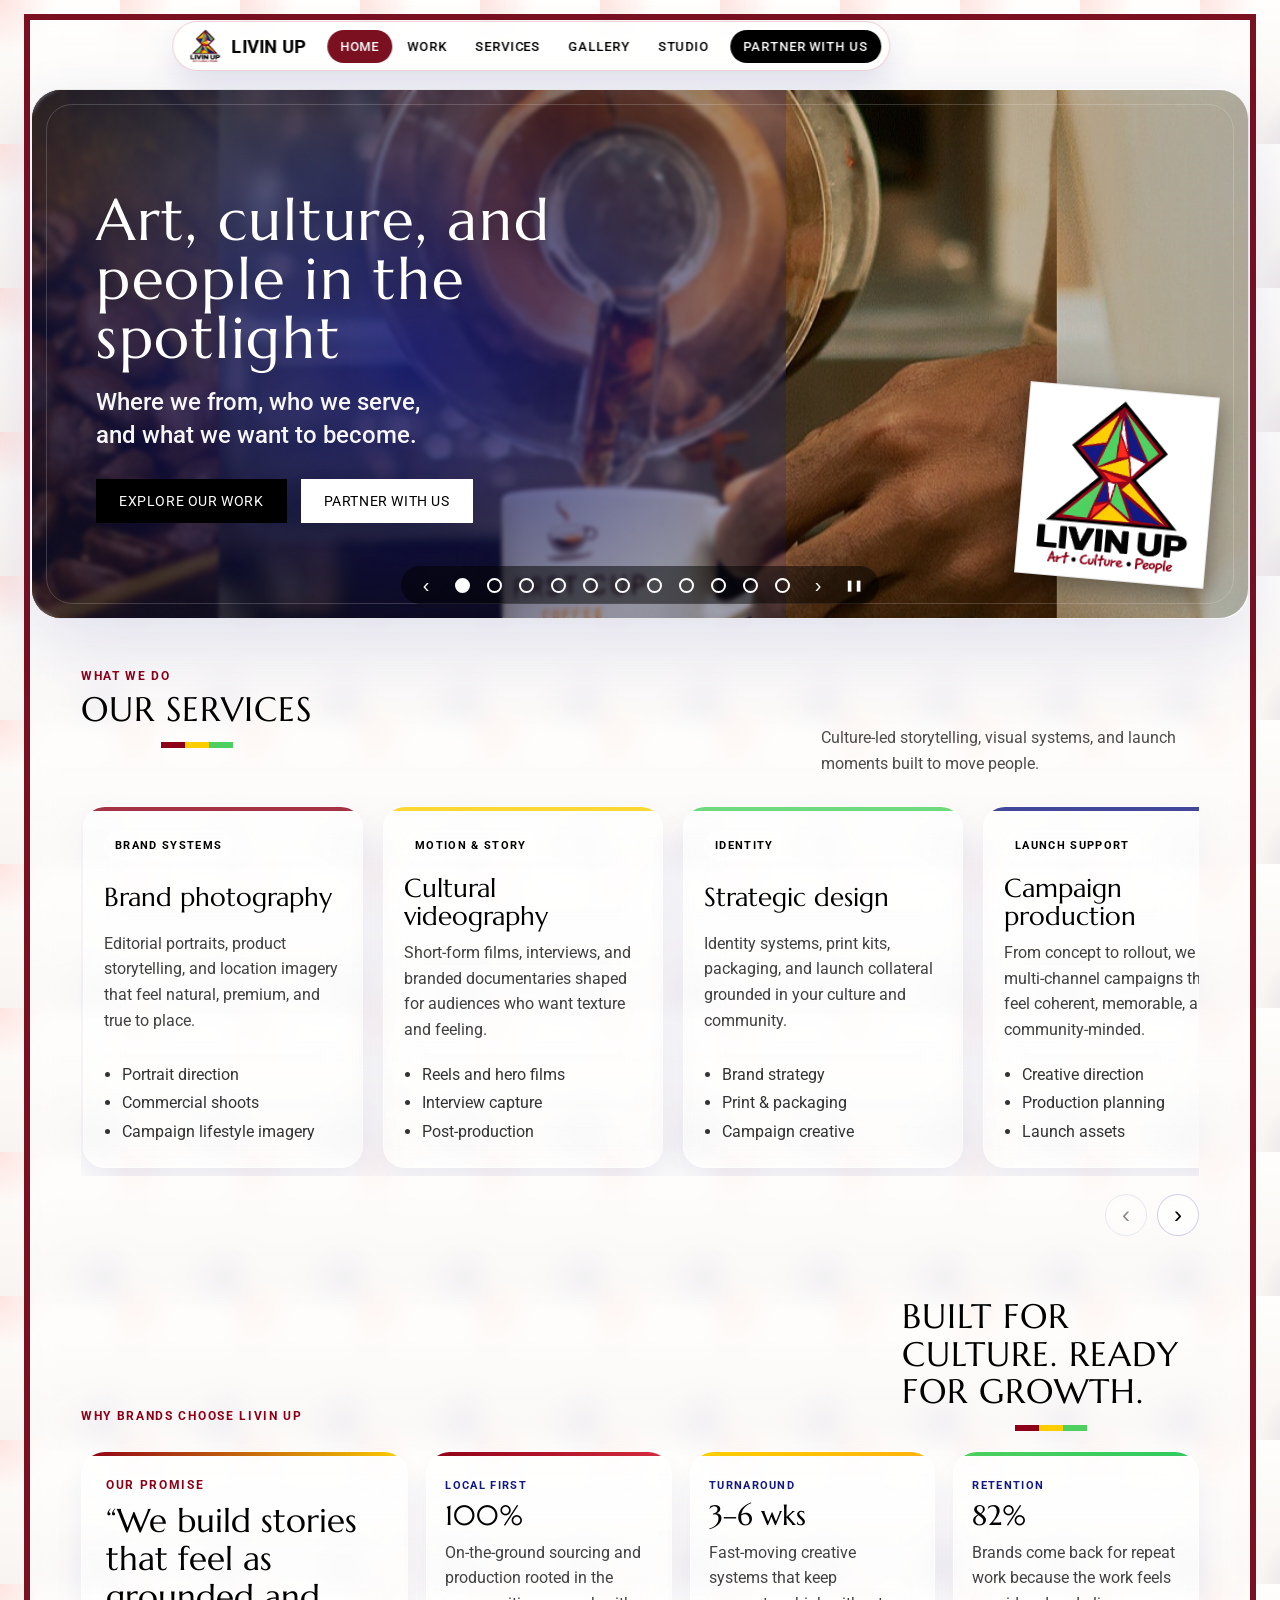
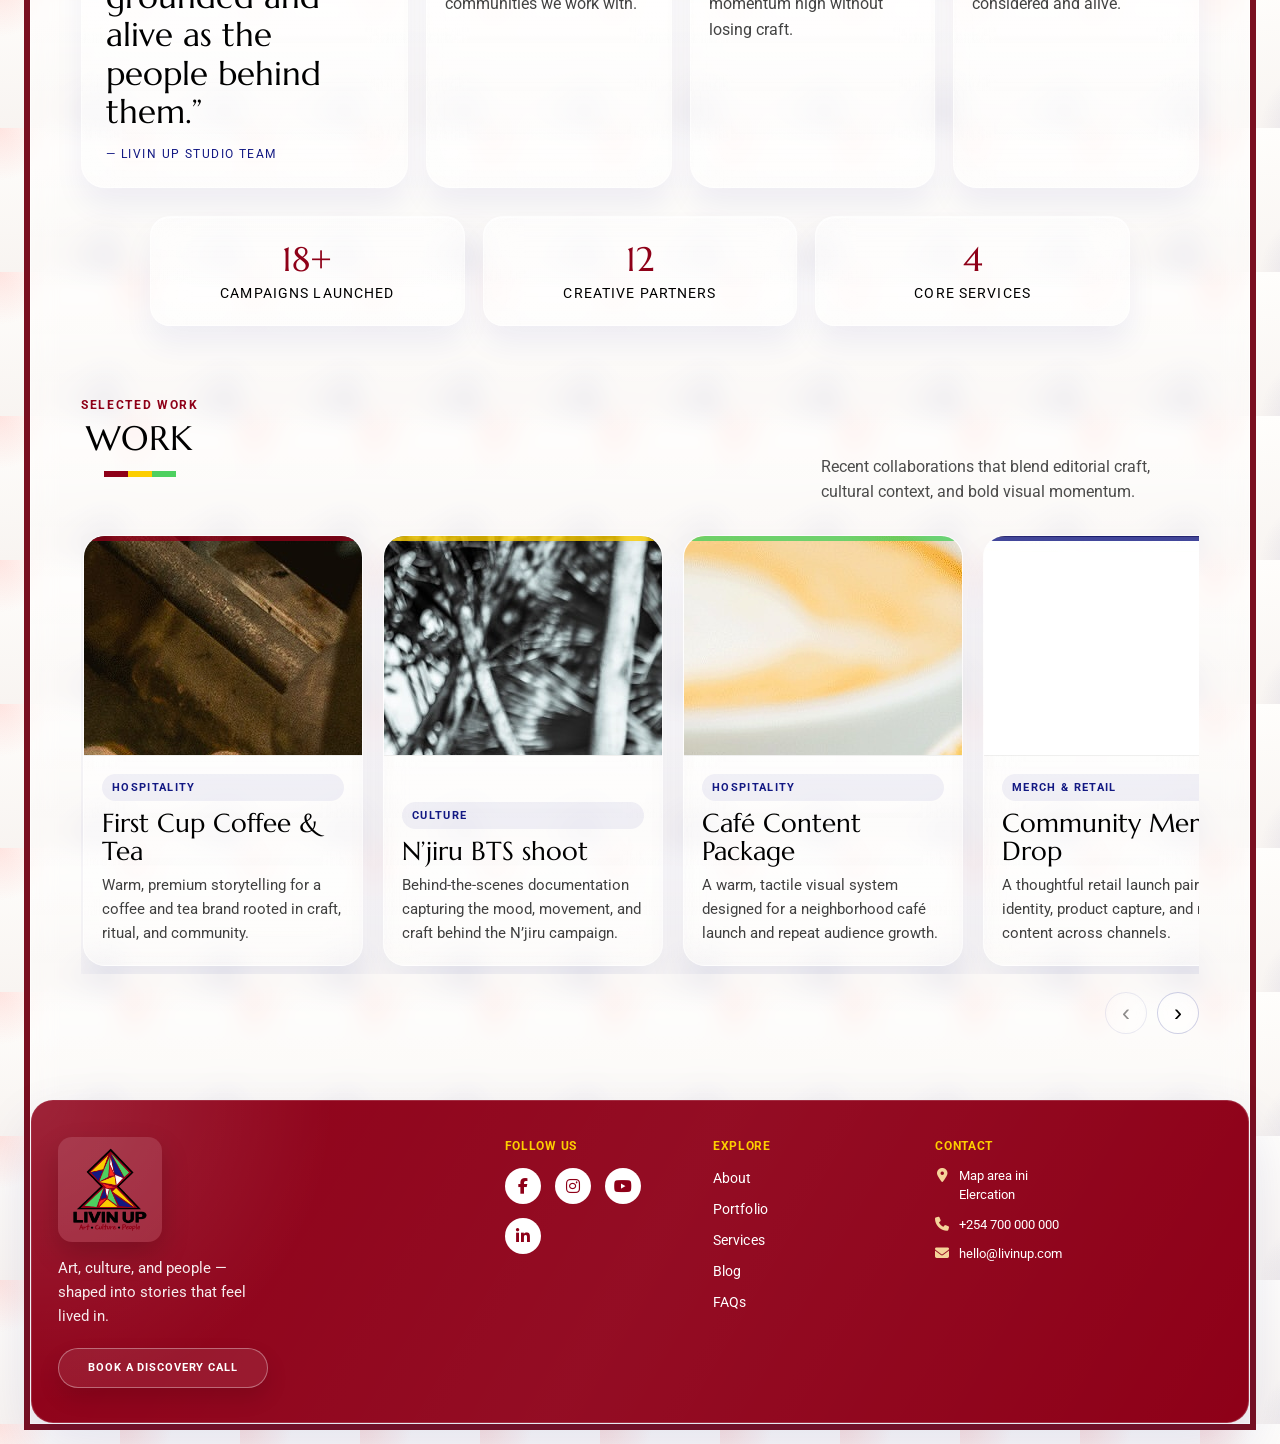
==== index.html @ 5386fc88 "Initial portfolio site import" ====
<!DOCTYPE html>
<html lang="en">
<head>
  <meta charset="utf-8">
  <meta name="viewport" content="width=device-width, initial-scale=1, viewport-fit=cover">
  <title>Livin Up | Art, Culture, People</title>
  <link href="https://fonts.googleapis.com/css2?family=Marcellus&family=Roboto:wght@400;500;700&display=swap" rel="stylesheet">
  <link rel="stylesheet" href="https://cdnjs.cloudflare.com/ajax/libs/font-awesome/6.5.2/css/all.min.css" crossorigin="anonymous" referrerpolicy="no-referrer" />
  <link rel="stylesheet" href="styles.css">
</head>
<body data-page="home">
  <div class="frame">
    <!-- SITE HEADER / NAVIGATION -->
    <header class="fnav" id="fnav">
      <a class="fb" href="index.html" aria-label="Livin Up home"><img data-markimg alt=""><b>LIVIN UP</b></a>
      <button class="burger" id="bg" type="button" aria-expanded="false" aria-controls="fl">Menu</button>
      <nav id="fl" aria-label="Main">
        <a href="index.html">Home</a>
        <a href="work.html">Work</a>
        <a href="services.html">Services</a>
        <a href="gallery.html">Gallery</a>
        <a href="studio.html">Studio</a>
        <a class="cta" href="contact.html">Partner with us</a>
      </nav>
    </header>

    <!-- PAGE MAIN CONTENT -->
    <main class="main" id="top">
      <!-- HERO SECTION -->
      <div class="hero" id="home-hero" aria-label="Hero section">
        <div class="slides">
          <div class="slide on">
            <div class="ph a" role="img" aria-label="First Cup Coffee & Tea hero image one">
              <img src="img/firstcup/Coffee%20is%20more%20than%20a%20drink,%20its%20a%20language%20of%20flavour.%20Each%20roast%20speaks%20with%20its%20unique%20aroma,%20(1).jpg" alt="First Cup Coffee & Tea hero image one">
            </div>
          </div>
          <div class="slide">
            <div class="ph c" role="img" aria-label="First Cup Coffee & Tea hero image two">
              <img src="img/firstcup/Coffee%20is%20more%20than%20a%20drink,%20its%20a%20language%20of%20flavour.%20Each%20roast%20speaks%20with%20its%20unique%20aroma,%20(2).jpg" alt="First Cup Coffee & Tea hero image two">
            </div>
          </div>
          <div class="slide">
            <div class="ph e" role="img" aria-label="First Cup Coffee & Tea hero image three">
              <img src="img/firstcup/Coffee%20is%20more%20than%20a%20drink,%20its%20a%20language%20of%20flavour.%20Each%20roast%20speaks%20with%20its%20unique%20aroma,%20(3).jpg" alt="First Cup Coffee & Tea hero image three">
            </div>
          </div>
          <div class="slide">
            <div class="ph f" role="img" aria-label="First Cup Coffee & Tea hero image four">
              <img src="img/firstcup/Coffee%20is%20more%20than%20a%20drink,%20its%20a%20language%20of%20flavour.%20Each%20roast%20speaks%20with%20its%20unique%20aroma,%20(4).jpg" alt="First Cup Coffee & Tea hero image four">
            </div>
          </div>
          <div class="slide">
            <div class="ph a" role="img" aria-label="First Cup Coffee & Tea hero image five">
              <img src="img/firstcup/Coffee%20is%20more%20than%20a%20drink,%20its%20a%20language%20of%20flavour.%20Each%20roast%20speaks%20with%20its%20unique%20aroma,.jpg" alt="First Cup Coffee & Tea hero image five">
            </div>
          </div>
          <div class="slide">
            <div class="ph c" role="img" aria-label="Njiru BTS hero image one">
              <img src="img/Njiru/BTS%20moments%20from%20my%20perspective%20during%20the%20recce.I%20got%20to%20document%20the%20process%20and%20moments%20that%20%20(1).jpg" alt="Njiru BTS hero image one">
            </div>
          </div>
          <div class="slide">
            <div class="ph e" role="img" aria-label="Njiru BTS hero image two">
              <img src="img/Njiru/BTS%20moments%20from%20my%20perspective%20during%20the%20recce.I%20got%20to%20document%20the%20process%20and%20moments%20that%20%20(2).jpg" alt="Njiru BTS hero image two">
            </div>
          </div>
          <div class="slide">
            <div class="ph f" role="img" aria-label="Njiru BTS hero image three">
              <img src="img/Njiru/BTS%20moments%20from%20my%20perspective%20during%20the%20recce.I%20got%20to%20document%20the%20process%20and%20moments%20that%20%20(3).jpg" alt="Njiru BTS hero image three">
            </div>
          </div>
          <div class="slide">
            <div class="ph a" role="img" aria-label="Njiru BTS hero image four">
              <img src="img/Njiru/BTS%20moments%20from%20my%20perspective%20during%20the%20recce.I%20got%20to%20document%20the%20process%20and%20moments%20that%20%20(4).jpg" alt="Njiru BTS hero image four">
            </div>
          </div>
          <div class="slide">
            <div class="ph c" role="img" aria-label="Njiru BTS hero image five">
              <img src="img/Njiru/BTS%20moments%20from%20my%20perspective%20during%20the%20recce.I%20got%20to%20document%20the%20process%20and%20moments%20that%20%20(5).jpg" alt="Njiru BTS hero image five">
            </div>
          </div>
          <div class="slide">
            <div class="ph e" role="img" aria-label="Njiru BTS hero image six">
              <img src="img/Njiru/BTS%20moments%20from%20my%20perspective%20during%20the%20recce.I%20got%20to%20document%20the%20process%20and%20moments%20that%20.jpg" alt="Njiru BTS hero image six">
            </div>
          </div>
        </div>
        <div class="ctl" role="group" aria-label="Hero slideshow">
          <button type="button" data-p aria-label="Previous slide">&#8249;</button>
          <span class="dots"></span>
          <button type="button" data-n aria-label="Next slide">&#8250;</button>
          <button type="button" class="pz" aria-label="Pause slideshow">&#10074;&#10074;</button>
        </div>
        <div class="copy">
          <h1>Art, culture, and people in the spotlight</h1>
          <p>Where we from, who we serve, and what we want to become.</p>
          <div class="btns"><a class="btn" href="work.html">Explore our work</a><a class="btn w" href="contact.html">Partner with us</a></div>
        </div>
        <div class="card-logo" aria-hidden="true"><img data-logo alt=""></div>
      </div>

      <!-- SERVICES OVERVIEW -->
      <section id="home-services" class="services-showcase">
        <div class="services-intro">
          <div>
            <span class="eyebrow">What we do</span>
            <h2>Our services</h2>
          </div>
          <p>Culture-led storytelling, visual systems, and launch moments built to move people.</p>
        </div>

        <div class="svc-carousel" data-services-carousel>
          <div class="svc-track">
            <article class="svc-card svc-red">
              <span class="service-tag">Brand systems</span>
              <h3>Brand photography</h3>
              <p>Editorial portraits, product storytelling, and location imagery that feel natural, premium, and true to place.</p>
              <ul>
                <li>Portrait direction</li>
                <li>Commercial shoots</li>
                <li>Campaign lifestyle imagery</li>
              </ul>
            </article>

            <article class="svc-card svc-yellow">
              <span class="service-tag">Motion & story</span>
              <h3>Cultural videography</h3>
              <p>Short-form films, interviews, and branded documentaries shaped for audiences who want texture and feeling.</p>
              <ul>
                <li>Reels and hero films</li>
                <li>Interview capture</li>
                <li>Post-production</li>
              </ul>
            </article>

            <article class="svc-card svc-green">
              <span class="service-tag">Identity</span>
              <h3>Strategic design</h3>
              <p>Identity systems, print kits, packaging, and launch collateral grounded in your culture and community.</p>
              <ul>
                <li>Brand strategy</li>
                <li>Print & packaging</li>
                <li>Campaign creative</li>
              </ul>
            </article>

            <article class="svc-card svc-navy">
              <span class="service-tag">Launch support</span>
              <h3>Campaign production</h3>
              <p>From concept to rollout, we shape multi-channel campaigns that feel coherent, memorable, and community-minded.</p>
              <ul>
                <li>Creative direction</li>
                <li>Production planning</li>
                <li>Launch assets</li>
              </ul>
            </article>

            <article class="svc-card svc-red">
              <span class="service-tag">Social systems</span>
              <h3>Content ecosystems</h3>
              <p>Monthly visual calendars, social templates, and repeatable content systems that keep your audience engaged.</p>
              <ul>
                <li>Content planning</li>
                <li>Template systems</li>
                <li>Performance-ready edits</li>
              </ul>
            </article>

            <article class="svc-card svc-yellow">
              <span class="service-tag">Live moments</span>
              <h3>Brand activations</h3>
              <p>Events, pop-ups, and in-person brand experiences designed to be immersive, human, and shareable.</p>
              <ul>
                <li>Event creative</li>
                <li>Experience design</li>
                <li>Capture coverage</li>
              </ul>
            </article>
          </div>
        </div>

        <div class="svc-controls" aria-label="Services carousel controls">
          <button type="button" class="svc-prev" aria-label="Previous services">&#8249;</button>
          <button type="button" class="svc-next" aria-label="Next services">&#8250;</button>
        </div>
      </section>

      <!-- BRAND REASONS / STATS -->
      <section id="home-proof" class="proof-section">
        <div class="proof-header">
          <span class="eyebrow">Why brands choose Livin Up</span>
          <h2>Built for culture. Ready for growth.</h2>
        </div>

        <div class="proof-grid">
          <article class="proof-feature">
            <span class="proof-kicker">Our promise</span>
            <blockquote>“We build stories that feel as grounded and alive as the people behind them.”</blockquote>
            <small>— Livin Up studio team</small>
          </article>

          <article class="proof-card proof-card-red">
            <span class="proof-label">Local first</span>
            <strong>100%</strong>
            <p>On-the-ground sourcing and production rooted in the communities we work with.</p>
          </article>

          <article class="proof-card proof-card-gold">
            <span class="proof-label">Turnaround</span>
            <strong>3–6 wks</strong>
            <p>Fast-moving creative systems that keep momentum high without losing craft.</p>
          </article>

          <article class="proof-card proof-card-green">
            <span class="proof-label">Retention</span>
            <strong>82%</strong>
            <p>Brands come back for repeat work because the work feels considered and alive.</p>
          </article>
        </div>

        <div class="stats-row">
          <div class="stat-box"><strong>18+</strong><span>campaigns launched</span></div>
          <div class="stat-box"><strong>12</strong><span>creative partners</span></div>
          <div class="stat-box"><strong>4</strong><span>core services</span></div>
        </div>
      </section>

      <!-- FEATURED WORK -->
      <section id="home-work" class="work-showcase">
        <div class="services-intro work-intro">
          <div>
            <span class="eyebrow">Selected work</span>
            <h2>Work</h2>
          </div>
          <p>Recent collaborations that blend editorial craft, cultural context, and bold visual momentum.</p>
        </div>

        <div class="work-carousel" data-work-carousel>
          <div class="work-track" id="home-work-track"></div>
        </div>

        <div class="svc-controls work-controls" aria-label="Work carousel controls">
          <button type="button" class="work-prev" aria-label="Previous work">&#8249;</button>
          <button type="button" class="work-next" aria-label="Next work">&#8250;</button>
        </div>
      </section>
    </main>

    <!-- SITE FOOTER -->
    <footer id="site-footer">
      <div class="footer-brand">
        <img class="footer-brand-mark" src="img/livingup_logo.png" alt="Livin Up logo">
        <p class="brand-line">Art, culture, and people — shaped into stories that feel lived in.</p>
        <a class="footer-cta" href="contact.html">Book a discovery call</a>
      </div>

      <div class="footer-grid">
        <div class="footer-meta">
          <h4>Follow us</h4>
          <div class="soc">
            <a href="https://www.facebook.com" target="_blank" rel="noreferrer" aria-label="Facebook"><i class="fa-brands fa-facebook-f" aria-hidden="true"></i></a>
            <a href="https://www.instagram.com/livinupke/" target="_blank" rel="noreferrer" aria-label="Instagram"><i class="fa-brands fa-instagram" aria-hidden="true"></i></a>
            <a href="https://www.youtube.com" target="_blank" rel="noreferrer" aria-label="YouTube"><i class="fa-brands fa-youtube" aria-hidden="true"></i></a>
            <a href="https://www.linkedin.com" target="_blank" rel="noreferrer" aria-label="LinkedIn"><i class="fa-brands fa-linkedin-in" aria-hidden="true"></i></a>
          </div>
        </div>

        <div class="footer-meta">
          <h4>Explore</h4>
          <nav class="footer-links" aria-label="Footer navigation">
            <a href="index.html">About</a>
            <a href="work.html">Portfolio</a>
            <a href="services.html">Services</a>
            <a href="studio.html">Blog</a>
            <a href="contact.html">FAQs</a>
          </nav>
        </div>
      </div>

      <div class="footer-contact">
        <h4>Contact</h4>
        <div class="contact-item"><i class="fa-solid fa-location-dot" aria-hidden="true"></i><a href="https://maps.google.com" target="_blank" rel="noreferrer">Map area ini<br>Elercation</a></div>
        <div class="contact-item"><i class="fa-solid fa-phone" aria-hidden="true"></i><a href="tel:+254700000000">+254 700 000 000</a></div>
        <div class="contact-item"><i class="fa-solid fa-envelope" aria-hidden="true"></i><a href="mailto:hello@livinup.com">hello@livinup.com</a></div>
      </div>
    </footer>
  </div>
  <script src="script.js"></script>
</body>
</html>
---- styles.css ----
/* DESIGN TOKENS / GLOBAL SETTINGS */
:root{--bg:#FCFCFC;--ink:#000000;--soft:#f2f2f2;--red:#8E0018;--cta:#FC2A1C;--yel:#FCCE00;--grn:#4DD05F;--pur:#131983;--blu:#131983;--navy:#131983;--clay:#a98b74;--serif:"Marcellus","Cinzel",Georgia,serif;--sans:"Roboto",Arial,sans-serif;box-sizing:border-box;padding-top:env(safe-area-inset-top,0px);padding-bottom:env(safe-area-inset-bottom,0px)}
@media (prefers-color-scheme:dark){:root:not([data-theme="light"]){--bg:#131983;--ink:#FCFCFC;--soft:#1c1c1c}}
:root[data-theme="dark"]{--bg:#131983;--ink:#FCFCFC;--soft:#1c1c1c}
html{scroll-padding-top:env(safe-area-inset-top,0px);scroll-behavior:smooth}
*{box-sizing:border-box}
body{margin:0;font-family:var(--sans);color:var(--ink);background:radial-gradient(circle at top left, rgba(252,42,28,0.12), transparent 28%), radial-gradient(circle at bottom right, rgba(19,25,131,0.12), transparent 32%), linear-gradient(180deg, #fffefc 0%, #f8f4f1 100%);background-size:120px 144px;padding:clamp(10px,1.8vw,20px)}
.frame{background:linear-gradient(180deg, rgba(255,255,255,0.52), rgba(255,255,255,0.28));backdrop-filter:blur(12px);-webkit-backdrop-filter:blur(12px);max-width:1180px;margin:0 auto;display:grid;grid-template-columns:150px 1fr;box-shadow:0 0 0 6px var(--red), 0 24px 70px rgba(19,25,131,0.08);border:1px solid rgba(255,255,255,0.7)}

/* LAYOUT / MAIN STRUCTURE */
a{color:inherit}
:focus-visible{outline:3px solid var(--blu);outline-offset:3px}
.side{padding:22px 10px;text-align:center;position:sticky;top:0;align-self:start;background:var(--bg);z-index:3}
.brand{display:block;text-decoration:none;margin-bottom:28px}
.brand img{width:118px;height:auto;display:block;margin:0 auto;background:#fff}
.brand b{display:block;font:700 22px/1 var(--sans);letter-spacing:.5px;margin-top:4px}
.brand small{display:block;color:var(--red);font-size:9px;margin-top:3px}
.side nav{display:flex;flex-direction:column;gap:14px}
.side nav a{text-decoration:none;font-size:14px;letter-spacing:.8px;text-transform:uppercase;padding:2px 0;color:var(--ink)}
.side nav a:hover{color:var(--red)}
/* HOME PAGE HERO */
.hero{display:grid;grid-template-columns:1fr 1fr;min-height:530px;position:relative;overflow:hidden;border:1px solid rgba(255,255,255,.5);background:linear-gradient(135deg, rgba(19,25,131,0.24), rgba(32,20,24,0.18) 38%, rgba(255,255,255,0.08) 100%);box-shadow:0 28px 72px rgba(19,25,131,0.12), inset 0 1px 0 rgba(255,255,255,0.5);border-radius:30px}
.hero::before{content:"";position:absolute;inset:0;background:radial-gradient(circle at 18% 20%, rgba(255,255,255,0.18), transparent 24%), linear-gradient(90deg, rgba(20,15,18,0.62) 0%, rgba(20,15,18,0.32) 38%, rgba(20,15,18,0.08) 68%, rgba(20,15,18,0.14) 100%);pointer-events:none;z-index:1}
.hero::after{content:"";position:absolute;inset:14px;border:1px solid rgba(255,255,255,0.18);border-radius:26px;pointer-events:none;z-index:3}
.ph{position:relative;overflow:hidden;filter:saturate(1.08) contrast(1.08) brightness(.9)}
.ph.a{background:linear-gradient(180deg,#5d7799 0%,#a7a38f 55%,#5c6a35 100%)}
.ph.b{background:linear-gradient(160deg,#d8d0c6,#a98b74 60%,#6f5846)}
.ph img,.ph svg{position:absolute;inset:0;width:100%;height:100%;object-fit:cover;display:block;transform:scale(1.04)}
.hero .copy{position:absolute;inset:0;z-index:2;display:flex;flex-direction:column;align-items:flex-start;justify-content:center;text-align:left;color:#fff;padding:clamp(24px,5vw,70px) clamp(26px,5vw,78px);background:linear-gradient(90deg, rgba(17,12,10,.46) 0%, rgba(17,12,10,.18) 45%, rgba(17,12,10,0) 70%);backdrop-filter:blur(2px);-webkit-backdrop-filter:blur(2px);box-shadow:none;max-width:62%}
.hero h1{font:400 clamp(30px,4.6vw,60px)/1.02 var(--serif);text-transform:none;margin:0 0 18px;letter-spacing:.02em;text-shadow:0 4px 18px rgba(0,0,0,.28);max-width:11.5ch}
.hero p{font-size:clamp(17px,2vw,24px);line-height:1.35;margin:0 0 28px;max-width:24ch;color:rgba(255,255,255,.96);font-weight:500}
.btns{display:flex;gap:14px;flex-wrap:wrap;justify-content:flex-start}
.btn{display:inline-block;padding:13px 22px;font-size:14px;letter-spacing:.6px;text-transform:uppercase;text-decoration:none;border:1px solid var(--ink);background:var(--ink);color:var(--bg);cursor:pointer;font-family:var(--sans);transition:transform .2s ease,background-color .2s ease,border-color .2s ease,box-shadow .2s ease}
.btn.w{background:#fff;color:var(--ink);border-color:#fff;box-shadow:0 10px 22px rgba(0,0,0,.12)}
.btn:hover,.btn:focus-visible{background:var(--cta);border-color:var(--cta);color:#fff;transform:translateY(-1px);box-shadow:0 12px 24px rgba(252,42,28,.22)}
.card-logo{position:absolute;right:3%;bottom:7%;width:clamp(110px,17%,190px);background:#fff;padding:8px;transform:rotate(5deg);box-shadow:0 8px 24px rgba(0,0,0,.4);text-align:center;color:#17120e;border:1px solid rgba(23,18,14,.1);z-index:2}
.card-logo img{width:100%;height:auto;display:block}
.card-logo b{display:block;font:700 clamp(16px,2.3vw,26px)/1 var(--sans)}
.card-logo small{font-size:9px;color:var(--red)}
/* CONTENT SECTIONS */
section{padding:46px clamp(18px,4vw,50px) 14px}
h2{font:400 clamp(26px,3vw,34px)/1.1 var(--serif);text-transform:uppercase;text-align:center;margin:0 0 28px}
.services-showcase,.work-showcase{padding-top:46px}
.services-intro{display:flex;align-items:end;justify-content:space-between;gap:20px;margin-bottom:24px}
.eyebrow{display:inline-block;margin:0 0 8px;color:var(--red);font-size:12px;letter-spacing:.14em;text-transform:uppercase;font-weight:700}
.services-intro p{margin:0;max-width:42ch;color:rgba(0,0,0,.7);line-height:1.6}
.svc-carousel,.work-carousel{position:relative;overflow:hidden;padding:6px 2px 8px}
.svc-track,.work-track{display:grid;grid-auto-flow:column;grid-auto-columns:minmax(280px,1fr);gap:20px;transition:transform .7s cubic-bezier(.22,1,.36,1), opacity .5s ease;will-change:transform}
.svc-card,.work-card{position:relative;min-height:310px;padding:24px 20px 20px;border:1px solid rgba(255,255,255,.5);background:linear-gradient(180deg, rgba(255,255,255,.56), rgba(255,255,255,.18));backdrop-filter:blur(18px);-webkit-backdrop-filter:blur(18px);box-shadow:0 22px 38px rgba(19,25,131,.08), inset 0 1px 0 rgba(255,255,255,.7);border-radius:22px;display:flex;flex-direction:column;justify-content:space-between;overflow:hidden;animation:cinematicSlide .75s ease both;transition:transform .25s ease, box-shadow .25s ease, border-color .25s ease;text-decoration:none}
.svc-card:hover,.work-card:hover{transform:translateY(-6px);box-shadow:0 26px 48px rgba(19,25,131,.12);border-color:rgba(255,255,255,.75)}
.svc-card::before,.work-card::before{content:"";position:absolute;inset:0 auto auto 0;width:100%;height:4px;background:var(--red);opacity:.8}
.svc-card.svc-yellow::before,.work-card:nth-child(2n)::before{background:var(--yel)}
.svc-card.svc-green::before,.work-card:nth-child(3n)::before{background:var(--grn)}
.svc-card.svc-navy::before,.work-card:nth-child(4n)::before{background:var(--navy)}
.service-tag{display:inline-block;align-self:flex-start;padding:7px 10px;border-radius:999px;background:rgba(255,255,255,.4);border:1px solid rgba(255,255,255,.45);font-size:11px;letter-spacing:.12em;text-transform:uppercase;font-weight:700;color:var(--ink)}
.svc-card h3,.work-copy h3{margin:14px 0 10px;font:400 clamp(24px,2vw,30px)/1.1 var(--serif)}
.svc-card p,.work-copy p{margin:0;color:rgba(0,0,0,.75);line-height:1.6}
.svc-card ul{margin:18px 0 0;padding-left:18px;color:rgba(0,0,0,.8);line-height:1.8}
.svc-controls{display:flex;justify-content:flex-end;gap:10px;margin-top:18px}
.svc-controls button{width:42px;height:42px;border-radius:50%;border:1px solid rgba(19,25,131,.2);background:rgba(255,255,255,.45);backdrop-filter:blur(20px);-webkit-backdrop-filter:blur(20px);color:var(--ink);cursor:pointer;font-size:24px;line-height:1;transition:transform .2s ease,background .2s ease}
.svc-controls button:hover,.svc-controls button:focus-visible{background:var(--red);color:#fff;transform:translateY(-1px)}
.svc-controls button:disabled{opacity:.45;cursor:not-allowed;transform:none}
@keyframes cinematicSlide{0%{opacity:0;transform:translate3d(18px,16px,0) scale(.98)}100%{opacity:1;transform:translate3d(0,0,0) scale(1)}}

.work-showcase{padding-top:58px}
.work-card{min-height:380px;padding:0;overflow:hidden;background:linear-gradient(180deg, rgba(255,255,255,.54), rgba(255,255,255,.18));}
.work-card::before{height:5px}
.work-visual{height:220px;overflow:hidden;border-bottom:1px solid rgba(0,0,0,.06)}
.work-visual svg{display:block;width:100%;height:100%}
.work-copy{padding:18px 18px 20px;display:flex;flex-direction:column;gap:8px}
.work-copy span{display:inline-block;padding:7px 10px;border-radius:999px;background:rgba(19,25,131,.06);color:var(--navy);font-size:11px;letter-spacing:.12em;text-transform:uppercase;font-weight:700}
.work-copy h3{margin:0;font-size:clamp(22px,2vw,28px)}
.work-copy p{font-size:15px}
.cases{display:grid;grid-template-columns:repeat(4,1fr);gap:18px}
.cases a{text-decoration:none;display:block;padding:10px;border:1px solid rgba(255,255,255,.52);background:linear-gradient(180deg, rgba(255,255,255,0.48), rgba(255,255,255,0.22));backdrop-filter:blur(20px);-webkit-backdrop-filter:blur(20px);transition:transform .2s ease,box-shadow .2s ease,border-color .2s ease;box-shadow:0 20px 38px rgba(19,25,131,.08), inset 0 1px 0 rgba(255,255,255,.7);border-radius:18px}
.cases a:hover,.cases a:focus-visible{transform:translateY(-4px);border-color:rgba(255,255,255,.8);box-shadow:0 28px 44px rgba(19,25,131,.14)}
.cases .img{aspect-ratio:1/1.05;position:relative;overflow:hidden;margin-bottom:12px;border:1px solid rgba(23,18,14,.08)}
.cases .img svg{width:100%;height:100%;display:block}
.cases a:hover .img{outline:3px solid var(--yel);outline-offset:-3px}
.cases span{font-weight:500;font-size:15px;display:block;padding:0 2px 4px;color:#17120e;letter-spacing:.01em}
/* FOOTER STYLES */
footer{position:relative;overflow:hidden;background:linear-gradient(135deg, rgba(142,0,24,1) 0%, rgba(142,0,24,1) 45%, rgba(124,0,29,1) 100%);border:1px solid rgba(255,255,255,0.18);border-radius:22px;margin-top:40px;padding:30px 26px 24px;display:grid;grid-template-columns:1.25fr 1.2fr .9fr;gap:48px;grid-column:1/-1;color:#fff;align-items:start;box-shadow:0 26px 60px rgba(19,25,131,0.12)}
footer::before{content:"";position:absolute;inset:0;background:radial-gradient(circle at top left, rgba(255,255,255,0.14), transparent 24%), linear-gradient(120deg, transparent 0%, rgba(255,255,255,0.05) 50%, transparent 100%);pointer-events:none}
footer > div{position:relative;z-index:1;display:flex;flex-direction:column;gap:8px}
.footer-brand{display:flex;flex-direction:column;align-items:flex-start;gap:14px;padding-top:2px;padding-right:18px}
.footer-brand-mark{width:104px;height:auto;display:block;border-radius:14px;background:rgba(255,255,255,.12);padding:10px;box-shadow:0 12px 28px rgba(0,0,0,.18)}
.brand-line{margin:0;color:rgba(255,255,255,.92);font-size:15px;line-height:1.6;max-width:25ch}
.footer-cta{display:inline-flex;align-items:center;justify-content:center;padding:12px 18px;border:1px solid rgba(255,255,255,.35);background:rgba(255,255,255,0.08);color:#fff;text-decoration:none;font:700 11px/1.2 var(--sans);text-transform:uppercase;letter-spacing:.08em;transition:transform .2s ease,background-color .2s ease,color .2s ease,border-color .2s ease;box-shadow:0 10px 22px rgba(0,0,0,0.12);border-radius:999px;width:100%;max-width:210px;margin-top:6px}
.footer-cta:hover,.footer-cta:focus-visible{background:var(--yel);color:#000;border-color:var(--yel);transform:translateY(-1px)}
footer h4{margin:0 0 2px;color:#f5d49a;font:700 12px/1.2 var(--sans);text-transform:uppercase;letter-spacing:.18em}
footer p, footer address{margin:0;color:rgba(255,255,255,.9);font-size:14px;line-height:1.65}
.footer-links{display:flex;flex-direction:column;gap:10px}
.footer-links a{color:#fff;text-decoration:none;transition:color .2s ease;font-size:14px;line-height:1.5;letter-spacing:.01em}
.footer-links a:hover,.footer-links a:focus-visible{color:#f5d49a}
.footer-grid{display:grid;grid-template-columns:1fr 1fr;gap:34px;align-items:start;padding-top:4px}
.footer-meta{display:flex;flex-direction:column;gap:12px}
.soc{display:flex;gap:14px;flex-wrap:wrap}
.soc a{width:36px;height:36px;border-radius:50%;background:rgba(255,255,255,.12);color:#fff;display:grid;place-items:center;text-decoration:none;transition:transform .2s ease,background-color .2s ease,color .2s ease,box-shadow .2s ease;border:1px solid rgba(255,255,255,.18)}
.soc a i{font-size:16px;line-height:1;display:inline-flex;align-items:center;justify-content:center;width:1em;height:1em}
.soc a:hover,.soc a:focus-visible{background:var(--yel);color:#000;transform:translateY(-2px);box-shadow:0 8px 18px rgba(0,0,0,.18)}
.footer-contact{display:flex;flex-direction:column;gap:10px;padding-top:4px;justify-content:flex-start}
.footer-contact .contact-item{display:flex;align-items:flex-start;gap:10px;color:rgba(255,255,255,.92);font-size:13px;line-height:1.5}
.footer-contact .contact-item i{font-size:14px;line-height:1;display:inline-flex;align-items:center;justify-content:center;width:14px;height:14px;color:#f5d49a;margin-top:2px}
.footer-contact a{color:#fff;text-decoration:none}
.footer-contact a:hover{color:#f5d49a}
.footer-bottom{display:flex;justify-content:center;align-items:center;gap:12px;flex-wrap:wrap;padding-top:10px;color:rgba(255,255,255,.78);font-size:10px;letter-spacing:.08em;text-transform:uppercase}
.main{min-width:0}
@media (max-width:860px){
.frame{grid-template-columns:1fr}
.side{position:static;display:flex;align-items:center;justify-content:space-between;gap:14px;padding:14px 16px;flex-wrap:wrap}
.brand{margin:0;display:flex;align-items:center;gap:10px;text-align:left}.brand img{width:92px}
.brand small{display:none}
.side nav{flex-direction:row;flex-wrap:wrap;gap:6px 14px}
.side nav a{font-size:12px}
.hero{grid-template-columns:1fr;min-height:560px}.ph.b{display:none}.card-logo{display:none}
.hero .copy{max-width:100%;justify-content:center;align-items:center;text-align:center;padding:30px 22px;background:linear-gradient(180deg, rgba(17,12,10,.28) 0%, rgba(17,12,10,.52) 100%)}
.hero h1,.hero p,.btns{max-width:100%}
.btns{justify-content:center}
.svc{grid-template-columns:1fr}
.cases{grid-template-columns:1fr 1fr}
footer{grid-template-columns:1fr;gap:18px}
}
@media (max-width:860px){
.frame{grid-template-columns:1fr}
.side{position:static;display:flex;align-items:center;justify-content:space-between;gap:14px;padding:14px 16px;flex-wrap:wrap}
.brand{margin:0;display:flex;align-items:center;gap:10px;text-align:left}.brand img{width:92px}
.brand small{display:none}
.side nav{flex-direction:row;flex-wrap:wrap;gap:6px 14px}
.side nav a{font-size:12px}
.hero{grid-template-columns:1fr;min-height:560px}.ph.b{display:none}.card-logo{display:none}
.svc{grid-template-columns:1fr}
.cases{grid-template-columns:1fr 1fr}
footer{grid-template-columns:1fr}
}
@media (prefers-reduced-motion:reduce){html{scroll-behavior:auto}}
[hidden]{display:none!important}
.side nav a[aria-current]{color:var(--red);border-bottom:2px solid var(--red)}
[data-pages]:not(.hero){animation:pin .4s ease both}
@keyframes pin{from{opacity:0;transform:translateY(10px)}}
.hero .copy>*{animation:rise .8s cubic-bezier(.2,.7,.2,1) both}
.hero .copy>:nth-child(2){animation-delay:.15s}.hero .copy>:nth-child(3){animation-delay:.3s}
.card-logo{animation:drop .9s .5s cubic-bezier(.2,.9,.3,1.2) both}
@keyframes rise{from{opacity:0;transform:translateY(26px)}}
@keyframes drop{from{opacity:0;transform:translateY(-34px) rotate(-9deg)}}
@keyframes pop{from{opacity:0;transform:scale(.94)}}
.brand img{transition:transform .4s}.brand:hover img{transform:rotate(-6deg) scale(1.05)}
.cases .img{transition:transform .3s}.cases a:hover .img{transform:translateY(-4px)}
.lead{max-width:60ch;margin:-12px auto 28px;text-align:center;line-height:1.55}
.det{display:grid;grid-template-columns:repeat(3,1fr);gap:28px}
.det h3{font:400 24px var(--serif);margin:0 0 8px}.det ul{padding-left:18px;line-height:1.7;margin:0}.det p{line-height:1.55;margin:0}
.steps{display:grid;grid-template-columns:repeat(4,1fr);gap:18px;counter-reset:s;list-style:none;padding:0;line-height:1.5}
.steps li{border-top:5px solid var(--red);padding-top:10px}.steps li:nth-child(2){border-color:var(--yel)}.steps li:nth-child(3){border-color:var(--grn)}.steps li:nth-child(4){border-color:var(--blu)}
.steps li::before{counter-increment:s;content:counter(s) ".";font:400 22px var(--serif);display:block}
.row{display:grid;grid-template-columns:240px 1fr;gap:20px;padding:18px 0;border-top:1px solid var(--soft)}
.row h3{font:400 22px var(--serif);margin:0}.row p{margin:0;line-height:1.55}
.filt{display:flex;gap:10px;justify-content:center;flex-wrap:wrap;margin-bottom:24px}
.filt button{border:1px solid var(--ink);background:none;color:var(--ink);padding:9px 18px;font:15px var(--sans);cursor:pointer}
.filt button[aria-pressed=true]{background:var(--ink);color:var(--bg)}
.gal{display:grid;grid-template-columns:repeat(auto-fill,minmax(190px,1fr));gap:14px}
.gal button{border:0;padding:0;background:none;cursor:pointer;text-align:left;font:inherit;color:inherit;animation:pop .35s both;overflow:hidden}
.gal svg{width:100%;aspect-ratio:1;display:block;transition:transform .35s}.gal button:hover svg{transform:scale(1.06)}
.gal span{display:block;padding:8px 0;font-size:14px;font-weight:500}
dialog{border:1px solid rgba(255,255,255,.45);padding:18px 18px 14px;width:min(92vw,620px);background:linear-gradient(180deg, rgba(255,255,255,.28), rgba(255,255,255,.14));backdrop-filter:blur(18px);-webkit-backdrop-filter:blur(18px);color:var(--ink);border-radius:26px;box-shadow:0 28px 60px rgba(20,18,22,.26), inset 0 1px 0 rgba(255,255,255,.72)}
dialog::backdrop{background:rgba(16,12,18,.42);backdrop-filter:blur(8px);-webkit-backdrop-filter:blur(8px)}dialog[open]{animation:pop .25s}
dialog svg{width:100%;display:block;margin-bottom:12px;border-radius:18px;overflow:hidden}#lbc{display:grid;gap:10px}#lbc > svg{border:1px solid rgba(255,255,255,.38);box-shadow:0 14px 28px rgba(19,25,131,.15)}#lbc h3{margin:0;font:400 clamp(26px,2vw,32px)/1.1 var(--serif);color:var(--ink)}dialog p{margin:0 0 8px;line-height:1.5;color:rgba(0,0,0,.78)}.lbn{display:flex;align-items:center;justify-content:space-between;gap:12px;flex-wrap:wrap;margin-top:8px}.lbn .btn{padding:10px 16px}.lbn #lbi{font-size:12px;letter-spacing:.12em;text-transform:uppercase;color:rgba(0,0,0,.7);font-weight:700}.lbn .w2{background:rgba(255,255,255,.12);border-color:rgba(19,25,131,.18)}
.f{display:grid;gap:14px;max-width:560px;margin:0 auto}.f label{font-weight:500;font-size:14px;display:grid;gap:6px}
.f input,.f select,.f textarea{width:100%;padding:11px;border:1px solid #999;font:15px var(--sans);background:var(--bg);color:var(--ink)}
.f .btn{justify-self:start}
@media (max-width:860px){.det,.steps{grid-template-columns:1fr}.row{grid-template-columns:1fr;gap:6px}}
@media (prefers-reduced-motion:reduce){*,*::before,*::after{animation:none!important;transition:none!important}}
a.row{text-decoration:none;color:inherit}a.row:hover h3{color:var(--red)}a.row b{display:block;margin-top:6px}
.dt{display:grid;grid-template-columns:1fr 1.2fr;gap:36px;align-items:start}.dt h3{font:400 22px var(--serif);margin:22px 0 6px}.dt ul{padding-left:18px;line-height:1.7;margin:0 0 6px}.dt p{line-height:1.55}
.dv svg{width:100%;display:block}.dv .gal{grid-template-columns:1fr 1fr}
.pn{display:flex;justify-content:space-between;gap:16px;flex-wrap:wrap;margin-top:40px;padding-top:16px;border-top:1px solid var(--soft)}
.pn a,.back{font-weight:500}
@media (max-width:860px){.dt{grid-template-columns:1fr}}
.slides{position:absolute;inset:0}
.slide{position:absolute;inset:0;opacity:0;visibility:hidden;transition:opacity .9s,visibility .9s}
.slide.on{opacity:1;visibility:visible}
.slide .ph{position:absolute;inset:0}
.slide.on .ph img,.slide.on .ph svg{animation:kb 7s ease-out both}@keyframes kb{from{transform:scale(1.07)}}
.ph.c{background:linear-gradient(160deg,#efb91f,#ee3524)}.ph.d{background:linear-gradient(180deg,#f0c98a,#a77b4a)}
.ph.e{background:linear-gradient(160deg,#2b2a74,#7a1020)}.ph.f{background:linear-gradient(160deg,#d8c3a5,#5e4430)}
.ctl{position:absolute;left:50%;bottom:14px;transform:translateX(-50%);display:flex;gap:6px;align-items:center;z-index:4;background:rgba(0,0,0,.5);padding:4px 10px;border-radius:99px}
.ctl button{background:none;border:0;color:#fff;cursor:pointer;font-size:20px;line-height:1;min-width:30px;height:30px}
.ctl .pz{font-size:11px}.dots{display:flex;gap:2px}
.ctl .dot{width:30px;display:grid;place-items:center;font-size:0}.ctl .dot::after{content:"";width:11px;height:11px;border:2px solid #fff;border-radius:50%}
.ctl .dot[aria-current=true]::after{background:#fff}
.ctl button:focus-visible{outline-color:#fff}
:root{--mar:#7a1020}
@media (prefers-color-scheme:dark){:root:not([data-theme="light"]){--mar:#ff9a8a}}
:root[data-theme="dark"]{--mar:#ff9a8a}
.frame{box-shadow:0 0 0 6px #7a1020;max-width:1220px}
section{padding-top:64px;padding-bottom:10px}
h2{letter-spacing:.03em}
h2::after{content:"";display:block;width:72px;height:6px;margin:14px auto 0;background:linear-gradient(90deg,var(--red) 0 33.3%,var(--yel) 33.3% 66.6%,var(--grn) 66.6%)}
h2[style*=left]::after{margin-left:0}
.side nav a{font-weight:500;border-bottom:2px solid transparent}
.side nav a:hover,.side nav a[aria-current]{color:var(--red);border-bottom-color:var(--red)}
.btn:hover{background:var(--red);border-color:var(--red)}
.hero .copy{background:radial-gradient(ellipse at center,rgba(19,25,131,.76),rgba(19,25,131,.18) 78%)}
.hero h1{letter-spacing:.03em;font-size:clamp(32px,5vw,58px)}
.hero p{font-weight:500}
.svc article{border:1px solid rgba(255,255,255,.5);border-top:6px solid var(--red);padding:22px 16px 20px;background:linear-gradient(180deg, rgba(255,255,255,0.44), rgba(255,255,255,0.22));backdrop-filter:blur(16px);-webkit-backdrop-filter:blur(16px);box-shadow:0 20px 34px rgba(19,25,131,.06), inset 0 1px 0 rgba(255,255,255,.6);border-radius:20px}
.svc article:nth-child(2){border-top-color:var(--yel)}.svc article:nth-child(3){border-top-color:var(--grn)}
.svc a,.det a,.row b,.back,.pn a{color:var(--mar);font-weight:500;text-underline-offset:4px}
a.row:hover h3{color:var(--mar)}
.cases span{display:inline-block;border-bottom:2px solid transparent}
.cases a:hover span{border-bottom-color:var(--yel)}
footer{background:var(--red);color:#fff;margin-top:56px;padding-top:34px;padding-bottom:34px}
footer a{color:#fff}footer h4{color:var(--yel);letter-spacing:.06em}
.soc a{background:#fff;color:var(--red)}.soc a:hover{background:var(--yel);color:#000}
.nl button{background:var(--ink)}.nl button:hover{background:var(--yel);color:#000}
footer :focus-visible{outline-color:#fff}
@media (max-width:860px){section{padding-top:44px}.frame{box-shadow:0 0 0 4px #7a1020}}
.ct{display:grid;grid-template-columns:1fr 1.6fr;gap:36px;align-items:start;max-width:1000px;margin:0 auto}
.ci{background:#7a1020;color:#fff;padding:28px}.ci h3{font:400 22px var(--serif);color:var(--yel);margin:0 0 8px}.ci h3:not(:first-child){margin-top:26px}
.ci p{margin:0 0 8px;line-height:1.7}.ci a{color:#fff}.nx{padding-left:20px;margin:0;line-height:1.55}.nx li{margin-bottom:8px}
.cp{background:none;border:1px solid #fff;color:#fff;padding:8px 14px;font:14px var(--sans);cursor:pointer}.cp:hover{background:#fff;color:#7a1020}
.ct .f{max-width:none;margin:0}.f .two{display:grid;grid-template-columns:1fr 1fr;gap:14px}
.f fieldset{border:0;padding:0;margin:0}.f legend{font-weight:500;font-size:14px;margin-bottom:8px;padding:0}
.chips{display:flex;flex-wrap:wrap;gap:8px}.f .chips label{position:relative;display:block;font-weight:400}
.chips input{position:absolute;opacity:0;inset:0;width:100%;height:100%;cursor:pointer;margin:0}
.chips span{display:block;padding:9px 14px;border:1px solid var(--ink);font-size:14px}
.chips input:checked+span{background:var(--ink);color:var(--bg)}.chips input:focus-visible+span{outline:3px solid var(--blu);outline-offset:2px}
.f .er{color:var(--mar);font-weight:400}.f [aria-invalid=true]{border:2px solid var(--mar)}
.ok{max-width:560px;margin:0 auto;text-align:center;padding:30px;border:1px solid var(--soft);border-top:6px solid var(--grn)}
.ok h3{font:400 26px var(--serif);margin:0 0 10px}.ok p{line-height:1.55}.btn.w2{background:none;color:var(--ink);border-color:var(--ink)}
@media (max-width:860px){.ct{grid-template-columns:1fr}.f .two{grid-template-columns:1fr}}
.ci .soc a{color:#7a1020}.ci .soc a:hover{color:#17120e}
.ch h2{font-size:clamp(34px,5.4vw,64px);line-height:1.05;text-transform:none;max-width:16ch}
.ch .lead{text-align:left;margin:0 0 34px;font-size:18px}
.cx{display:grid;grid-template-columns:1fr 280px;gap:36px;max-width:1060px;margin:0 auto;align-items:start}
.f.letter{max-width:none;gap:24px;padding:0 clamp(18px,4vw,40px) 36px;border:1px solid rgba(255,255,255,.52);background:linear-gradient(180deg, rgba(255,255,255,.54), rgba(255,255,255,.2));border-left:6px solid #7a1020;border-radius:24px;backdrop-filter:blur(18px);-webkit-backdrop-filter:blur(18px);box-shadow:0 18px 30px rgba(19,25,131,.06), inset 0 1px 0 rgba(255,255,255,.7)}
.letter::before{content:"";display:block;height:56px;margin:0 calc(-1*clamp(18px,4vw,40px)) 6px;background:linear-gradient(135deg, rgba(19,25,131,.08), rgba(142,0,24,.12));border-radius:18px 18px 0 0}
.letter .ln{font:400 clamp(18px,1.9vw,22px)/1.9 var(--serif);margin:0}
.letter .ln b.sg{font-weight:400;color:var(--mar)}
.f.letter input,.f.letter select,.f.letter textarea{width:auto;max-width:100%;border:0;border-bottom:2px solid var(--ink);background:transparent;padding:2px 6px;font:inherit;color:var(--ink);border-radius:0}
.f.letter input::placeholder,.f.letter textarea::placeholder{color:var(--ink);opacity:.45}
.f.letter textarea{width:100%;display:block;line-height:1.5;resize:vertical}
.f.letter select{font-size:.9em}
.f.letter [aria-invalid=true]{border:0;border-bottom:4px solid var(--mar)}
.letter .er{display:block;font:15px var(--sans)}
.letter legend{font:400 clamp(18px,1.9vw,22px)/1.6 var(--serif);margin-bottom:6px}
.letter .btn{justify-self:start}
.rail{padding:24px 20px;border:1px solid rgba(255,255,255,.5);background:linear-gradient(180deg, rgba(255,255,255,.56), rgba(255,255,255,.2));border-radius:22px;backdrop-filter:blur(18px);-webkit-backdrop-filter:blur(18px);box-shadow:0 18px 30px rgba(19,25,131,.06), inset 0 1px 0 rgba(255,255,255,.7)}
.rail h3{font:400 26px var(--serif);margin:0 0 10px}
.rail .big{display:block;font:400 clamp(21px,2.2vw,26px)/1.4 var(--serif);color:var(--mar);word-break:break-word}
.rail .cp{margin:10px 0 0;border-color:var(--ink);color:var(--ink)}.rail .cp:hover{background:var(--ink);color:var(--bg)}
.tl{list-style:none;padding:0 0 0 22px;margin:30px 0;border-left:4px solid rgba(19,25,131,.1)}
.tl li{position:relative;margin-bottom:20px;line-height:1.45}.tl b{display:block}
.tl li::before{content:"";position:absolute;left:-33px;top:3px;width:16px;height:16px;border-radius:50%;background:var(--red)}
.tl li:nth-child(2)::before{background:var(--yel)}.tl li:nth-child(3)::before{background:var(--grn)}
@media (max-width:860px){.cx{grid-template-columns:1fr}}
.rail .soc a{background:#7a1020;color:#fff}.rail .soc a:hover{background:var(--yel);color:#17120e}
.letter input,.letter select{max-width:100%}
.sh{display:grid;grid-template-columns:1.5fr 1fr;gap:40px;align-items:center;margin-bottom:56px}
.sh h2{font-size:clamp(30px,4.2vw,52px);line-height:1.1;text-transform:none;margin-bottom:18px}
.lead2{font-size:19px;line-height:1.6;max-width:46ch;margin:0 0 24px}
.sl{background:var(--tile) center/120px 144px;padding:34px;display:grid;place-items:center;border:6px solid #7a1020}
.sl div{background:#fff;padding:14px;width:min(100%,250px)}.sl img{width:100%;display:block}
.pil{display:grid;grid-template-columns:repeat(3,1fr)}
.pil article{padding:36px 26px 32px;min-height:280px}
.pil h3{font:400 clamp(44px,6vw,72px)/1 var(--serif);margin:0 0 16px}.pil p{margin:0;line-height:1.55;max-width:30ch}
.p1{background:var(--yel);color:#17120e}.p2{background:var(--grn);color:#17120e}.p3{background:#2b2a74;color:#fff}
.pil+h2{margin-top:64px}
.cm{list-style:none;padding:0;margin:0 auto;max-width:760px;display:grid;gap:18px}
.cm li{position:relative;padding-left:40px;font-size:18px;line-height:1.5}
.cm li::before{content:"";position:absolute;left:6px;top:6px;width:15px;height:15px;transform:rotate(45deg);background:var(--red)}
.cm li:nth-child(2)::before{background:var(--yel)}.cm li:nth-child(3)::before{background:var(--grn)}.cm li:nth-child(4)::before{background:#2b2a74}
.band{margin-top:64px;background:var(--tile) center/120px 144px;padding:40px}
.band div{background:var(--bg);padding:34px;text-align:center;max-width:620px;margin:0 auto}
.band h3{font:400 clamp(26px,3vw,36px)/1.2 var(--serif);margin:0 0 10px}.band p{margin:0 0 20px;line-height:1.5}
@media (max-width:860px){.sh{grid-template-columns:1fr}.pil{grid-template-columns:1fr}.pil article{min-height:0}.band{padding:20px}}
.gbar{display:flex;justify-content:space-between;align-items:center;gap:12px;flex-wrap:wrap;margin-bottom:20px}
.gbar .filt{margin:0;justify-content:flex-start}.gc{margin:0;font-size:14px;opacity:.75}
.filt{display:flex;gap:10px;justify-content:center;flex-wrap:wrap;margin-bottom:24px}
.filt button{border:1px solid rgba(19,25,131,.18);background:rgba(255,255,255,.4);color:var(--ink);padding:9px 18px;font:15px var(--sans);cursor:pointer;border-radius:999px;backdrop-filter:blur(12px);-webkit-backdrop-filter:blur(12px);transition:all .2s ease}
.filt button:hover,.filt button:focus-visible{border-color:rgba(142,0,24,.35);transform:translateY(-1px)}
.filt button[aria-pressed=true]{background:var(--ink);color:var(--bg)}
.mz{display:grid;grid-template-columns:repeat(4,1fr);grid-auto-rows:150px;grid-auto-flow:dense;gap:12px}
.mz button{position:relative;border:0;padding:0;cursor:pointer;overflow:hidden;background:none;animation:pop .35s both;border-radius:20px;box-shadow:0 16px 28px rgba(19,25,131,.1);border:1px solid rgba(255,255,255,.5)}
.mz .big{grid-column:span 2;grid-row:span 2}.mz .h2{grid-row:span 2}.mz .w2{grid-column:span 2}
.mz svg{width:100%;height:100%;display:block;transition:transform .5s}
.mz button:hover svg,.mz button:focus-visible svg{transform:scale(1.07)}
.mz span{position:absolute;left:0;right:0;bottom:0;padding:30px 12px 10px;color:#fff;text-align:left;font:13px var(--sans);background:linear-gradient(transparent,rgba(15,8,4,.82));transform:translateY(100%);transition:transform .3s}
.mz b{display:block;font:400 17px var(--serif)}
.mz button:hover span,.mz button:focus-visible span{transform:none}
@media (hover:none){.mz span{transform:none}}
dialog{width:min(92vw,640px)}#lbc svg{aspect-ratio:4/3}
.lbn{display:flex;gap:10px;align-items:center;justify-content:space-between;flex-wrap:wrap}.lbn span{font-size:14px}
.team{display:grid;grid-template-columns:repeat(4,1fr);gap:18px}
.team figure{margin:0;padding:16px;border:1px solid rgba(255,255,255,.5);background:linear-gradient(180deg, rgba(255,255,255,.56), rgba(255,255,255,.2));border-radius:22px;box-shadow:0 18px 30px rgba(19,25,131,.06), inset 0 1px 0 rgba(255,255,255,.7)}
.team svg{width:100%;aspect-ratio:4/5;display:block;border-radius:14px}
.team figcaption{padding-top:10px;line-height:1.4;font-size:15px}.team b{display:block;font:400 20px var(--serif)}
@media (max-width:860px){.mz{grid-template-columns:repeat(2,1fr);grid-auto-rows:130px}.team{grid-template-columns:1fr 1fr}}
.frame{grid-template-columns:1fr}
.fnav{position:sticky;top:14px;z-index:30;display:flex;align-items:center;gap:20px;padding:7px 8px 7px 14px;background:rgba(255,255,255,0.58);backdrop-filter:blur(18px);-webkit-backdrop-filter:blur(18px);border:1px solid rgba(142,0,24,0.18);border-radius:999px;box-shadow:0 14px 34px rgba(19,25,131,0.12);max-width:calc(100vw - 24px);margin:0 auto 18px;left:50%;transform:translateX(-50%);}
.fb{display:flex;align-items:center;gap:8px;text-decoration:none;color:var(--ink)}
.fb img{width:36px;height:34px;object-fit:contain;background:#fff;border-radius:6px;display:block}
.fb b{font:700 18px var(--sans);letter-spacing:.3px;white-space:nowrap}
.fnav nav{display:flex;align-items:center;gap:2px}
.fnav nav a{text-decoration:none;font:500 13px var(--sans);letter-spacing:.07em;text-transform:uppercase;padding:9px 13px;border-radius:999px;color:var(--ink);border:0;white-space:nowrap}
.fnav nav a:hover{background:color-mix(in srgb,var(--mar) 12%,transparent);color:var(--ink)}
.fnav nav a[aria-current]{background:#7a1020;color:#fff}
.fnav nav .cta{background:var(--ink);color:var(--bg);margin-left:6px}.fnav nav .cta:hover{background:#7a1020;color:#fff}
.burger{display:none;border:2px solid var(--ink);background:none;border-radius:999px;padding:7px 15px;font:500 14px var(--sans);color:var(--ink);cursor:pointer}
body:not([data-page="home"]) .main{padding-top:92px}
.hero .copy{padding-top:70px}
@media (max-width:860px){
.fnav{left:12px;right:12px;transform:none;border-radius:28px;justify-content:space-between;max-width:none;padding-right:10px}
.burger{display:block}
.fnav nav{display:none;position:absolute;left:-2px;right:-2px;top:calc(100% + 8px);flex-direction:column;align-items:stretch;gap:2px;background:var(--bg);border:2px solid #7a1020;border-radius:24px;padding:10px;box-shadow:0 8px 28px rgba(0,0,0,.22)}
.fnav.open nav{display:flex}.fnav nav a{padding:13px 16px;font-size:14px}.fnav nav .cta{margin:6px 0 0;text-align:center}
.hero .copy{padding-top:80px}}
.page-intro{padding-top:120px;max-width:980px;margin:0 auto}
.page-intro h2{margin:0 auto 14px;max-width:14ch;letter-spacing:.03em;text-align:center}
.page-intro p{max-width:64ch;margin:0 auto 24px;text-align:center;line-height:1.6}
body[data-page="services"] .page-intro,
body[data-page="gallery"] .page-intro,
body[data-page="studio"] .page-intro,
body[data-page="contact"] .page-intro{
  position:relative;
  padding:28px clamp(18px,4vw,32px) 22px;
  border:1px solid rgba(255,255,255,.6);
  border-radius:30px;
  background:linear-gradient(135deg, rgba(19,25,131,.08), rgba(142,0,24,.08) 38%, rgba(255,255,255,.18));
  box-shadow:0 18px 34px rgba(19,25,131,.06), inset 0 1px 0 rgba(255,255,255,.7);
  overflow:hidden;
}
body[data-page="services"] .page-intro::before,
body[data-page="gallery"] .page-intro::before,
body[data-page="studio"] .page-intro::before,
body[data-page="contact"] .page-intro::before{
  content:"";
  position:absolute;inset:0;
  background:radial-gradient(circle at top left, rgba(255,255,255,.28), transparent 34%);
  pointer-events:none;
}
body[data-page="services"] .page-intro h2,
body[data-page="gallery"] .page-intro h2,
body[data-page="studio"] .page-intro h2,
body[data-page="contact"] .page-intro h2{
  position:relative;
  z-index:1;
  max-width:18ch;
}
body[data-page="services"] .page-intro p,
body[data-page="gallery"] .page-intro p,
body[data-page="studio"] .page-intro p,
body[data-page="contact"] .page-intro p{
  position:relative;
  z-index:1;
  max-width:54ch;
}
.work-hero{max-width:980px;margin:0 auto;padding-top:90px}
.work-badge{display:inline-block;margin-bottom:14px}
.work-tags{display:flex;justify-content:center;flex-wrap:wrap;gap:10px;margin-top:18px}
.work-tags span{display:inline-flex;align-items:center;padding:7px 12px;border-radius:999px;border:1px solid rgba(19,25,131,.12);background:rgba(255,255,255,.42);backdrop-filter:blur(10px);-webkit-backdrop-filter:blur(10px);font-size:11px;letter-spacing:.12em;text-transform:uppercase;color:var(--navy);font-weight:700}
.project-list{display:grid;grid-template-columns:repeat(4,minmax(0,1fr));gap:20px;max-width:980px;margin:0 auto}
.project-item{display:flex;flex-direction:column;gap:0;padding:0;border:1px solid rgba(255,255,255,.58);background:linear-gradient(180deg, rgba(255,255,255,.62), rgba(255,255,255,.18));backdrop-filter:blur(18px);-webkit-backdrop-filter:blur(18px);color:inherit;border-radius:24px;box-shadow:0 18px 36px rgba(19,25,131,.07), inset 0 1px 0 rgba(255,255,255,.72);transition:transform .2s ease, box-shadow .2s ease, border-color .2s ease;cursor:pointer;text-align:left;width:100%;font:inherit;overflow:hidden;position:relative;align-items:stretch}
.project-item::before{content:"";position:absolute;inset:0;background:linear-gradient(135deg, rgba(255,255,255,.12), transparent 30%, rgba(142,0,24,.04));pointer-events:none}
.project-item:hover,.project-item:focus-visible{transform:translateY(-4px);box-shadow:0 24px 42px rgba(19,25,131,.12);border-color:rgba(142,0,24,.24)}
.project-item h3{margin:0 0 8px;font:400 clamp(23px,1.7vw,30px)/1.08 var(--serif);letter-spacing:-.04em}
.project-item p{margin:0;line-height:1.6;color:rgba(0,0,0,.76);font-size:.96rem}
.project-detail{display:flex;flex-direction:column;justify-content:space-between;min-width:0;position:relative;z-index:1;padding:16px 16px 18px;min-height:0}
.project-meta{display:flex;align-items:center;justify-content:space-between;gap:8px;margin-bottom:10px;font-size:9px;letter-spacing:.12em;text-transform:uppercase;color:var(--navy);font-weight:700}
.project-meta span{display:inline-block;padding:6px 8px;border-radius:999px;background:rgba(19,25,131,.06)}
.project-results{display:flex;align-items:flex-end;gap:10px;margin:14px 0 14px;padding-top:10px;border-top:1px solid rgba(19,25,131,.1)}
.project-results strong{font:400 28px/1 var(--serif);color:var(--red)}
.project-results small{color:rgba(0,0,0,.72);font-size:11px;letter-spacing:.08em;text-transform:uppercase}
.project-item b{display:inline-flex;align-self:flex-start;padding:8px 10px;border-radius:999px;background:#17120e;color:#fff;text-transform:uppercase;letter-spacing:.08em;font-size:10px;transition:background .2s ease, transform .2s ease}
.project-item:hover b,.project-item:focus-visible b{background:var(--red);transform:translateX(2px)}
.project-item .mini-placeholder{position:relative;overflow:hidden;border-bottom:1px solid rgba(255,255,255,.42);background:linear-gradient(180deg, rgba(19,25,131,.08), rgba(255,255,255,.2));box-shadow:inset 0 1px 0 rgba(255,255,255,.78);width:100%;aspect-ratio:1 / 1;min-height:0}
.project-item .mini-placeholder::after{content:"";position:absolute;inset:0;background:linear-gradient(135deg, rgba(255,255,255,.18), transparent 34%, rgba(19,25,131,.06));pointer-events:none}
.project-item .mini-placeholder img,
.project-item .mini-placeholder svg{display:block;width:100%;height:100%;object-fit:cover}

.case-modal-shell{position:relative;width:min(94vw,1100px);padding:24px 24px 20px;border:1px solid rgba(255,255,255,.7);background:linear-gradient(180deg, rgba(255,255,255,.8), rgba(255,255,255,.32));backdrop-filter:blur(24px);-webkit-backdrop-filter:blur(24px);border-radius:28px;box-shadow:0 28px 70px rgba(19,25,131,.18), inset 0 1px 0 rgba(255,255,255,.9);overflow:hidden;display:grid;grid-template-columns:1.12fr .88fr;align-items:center;gap:24px}
.case-modal-shell::before{content:"";position:absolute;inset:0;background:linear-gradient(135deg, rgba(142,0,24,.1), transparent 38%, rgba(239,185,31,.08));pointer-events:none}
.case-close{position:absolute;top:16px;right:18px;z-index:2;width:42px;height:42px;border:1px solid rgba(255,255,255,.9);border-radius:50%;background:linear-gradient(135deg, rgba(32,18,22,.88), rgba(120,19,35,.9));font-size:24px;line-height:1;cursor:pointer;color:#fff;box-shadow:0 12px 28px rgba(17,15,21,.25), inset 0 1px 0 rgba(255,255,255,.44);transition:transform .2s ease, box-shadow .2s ease, filter .2s ease}
.case-close:hover,.case-close:focus-visible{transform:rotate(90deg) scale(1.04);box-shadow:0 16px 32px rgba(17,15,21,.32), inset 0 1px 0 rgba(255,255,255,.5);filter:brightness(1.08)}
.case-modal-stage{display:flex;flex-direction:column;gap:0;position:relative;z-index:1}
.case-slide-stage{min-height:380px;border-radius:22px;overflow:hidden;border:1px solid rgba(255,255,255,.7);background:linear-gradient(180deg, rgba(19,25,131,.08), rgba(255,255,255,.12));box-shadow:inset 0 1px 0 rgba(255,255,255,.88), 0 18px 28px rgba(15,18,31,.12);position:relative}
.case-slide-stage::before{content:"";position:absolute;inset:0;background:linear-gradient(135deg, rgba(255,255,255,.18), rgba(255,255,255,0) 30%, rgba(19,25,131,.08));pointer-events:none;z-index:1}
.case-slide-stage::after{content:"";position:absolute;inset:0;border:1px solid rgba(255,255,255,.34);border-radius:22px;pointer-events:none}
.case-slide-stage svg{display:block;width:100%;height:100%;position:relative;z-index:0}
.case-slide-controls{display:flex;align-items:center;justify-content:space-between;gap:10px;margin-top:14px;position:relative;z-index:1}
.case-arrow{width:40px;height:40px;border:1px solid rgba(19,25,131,.18);border-radius:50%;background:rgba(255,255,255,.68);font-size:22px;cursor:pointer;color:var(--ink);transition:transform .2s ease, border-color .2s ease, box-shadow .2s ease}
.case-arrow:hover,.case-arrow:focus-visible{transform:translateY(-1px);border-color:rgba(142,0,24,.32);box-shadow:0 10px 22px rgba(19,25,131,.12)}
.case-dots{display:flex;justify-content:center;align-items:center;gap:8px;flex:1}
.case-dots button{width:11px;height:11px;padding:0;border-radius:50%;border:1px solid rgba(19,25,131,.35);background:transparent;cursor:pointer;transition:all .2s ease}
.case-dots button.active{background:var(--red);border-color:var(--red);box-shadow:0 0 0 4px rgba(142,0,24,.12)}
.case-modal-copy{padding-top:0;position:relative;z-index:1;align-self:center;max-width:32rem}
.case-modal-copy .eyebrow{display:inline-block;margin:0 0 10px;padding:7px 10px;border-radius:999px;background:rgba(19,25,131,.06);font-size:11px;letter-spacing:.14em;text-transform:uppercase;color:var(--navy);font-weight:700}
.case-modal-copy h3{margin:0 0 12px;font:400 clamp(28px,2.2vw,46px)/0.96 var(--serif);color:var(--ink);letter-spacing:-.06em;text-wrap:balance;max-width:10ch}
.case-modal-copy .meta-row{display:flex;flex-wrap:wrap;gap:10px;margin:0 0 18px}
.case-modal-copy .meta-row span{padding:7px 10px;border-radius:999px;background:rgba(19,25,131,.06);font-size:11px;letter-spacing:.12em;text-transform:uppercase;color:var(--navy);font-weight:700}
.case-modal-copy p{margin:0 0 16px;line-height:1.55;font-size:clamp(1.02rem, .7vw + .88rem, 1.16rem);color:rgba(0,0,0,.78)}
.case-modal-copy ul{margin:0 0 6px;padding-left:1.2rem;line-height:1.85;color:rgba(0,0,0,.8)}
.case-modal-copy li{margin-bottom:.35rem;padding-left:.15rem}
.case-modal-copy .results{display:flex;align-items:end;gap:14px;margin-top:18px;padding-top:14px;border-top:1px solid rgba(19,25,131,.1)}
.case-modal-copy .results strong{font:400 32px/1 var(--serif);color:var(--red);letter-spacing:-.04em}
.case-modal-copy .results small{font-size:12px;letter-spacing:.08em;text-transform:uppercase;color:rgba(0,0,0,.74)}
dialog#case-study-modal{padding:0;border:0;background:transparent;max-width:100%;width:min(94vw,1100px)}
dialog#case-study-modal .case-modal-shell{width:min(94vw,1100px)}
#case-study-modal::backdrop{background:rgba(12,9,20,.52);backdrop-filter:blur(10px);-webkit-backdrop-filter:blur(10px)}
#case-study-modal[open]{animation:pop .25s ease-out}
@media (max-width:860px){.case-modal-shell{grid-template-columns:1fr;padding:18px 16px 16px;gap:16px}.case-modal-copy{padding-top:0;max-width:none}.case-modal-copy h3{max-width:none}.case-slide-stage{min-height:280px}.case-close{top:10px;right:10px;width:36px;height:36px;font-size:20px}.case-slide-controls{margin-top:12px}.case-modal-copy .results{margin-top:12px;padding-top:12px}.case-modal-copy p{font-size:1rem}}
@media (max-width:860px){.project-list{grid-template-columns:repeat(2,minmax(0,1fr));gap:16px}.project-item{border-radius:20px}.project-detail{padding:14px 14px 16px}.work-hero{padding-top:70px}.case-modal-stage{grid-template-columns:1fr}.case-slide-stage{min-height:300px}.case-modal-shell{padding:22px 18px}.case-close{top:10px;right:10px}} 
@media (max-width:560px){.project-list{grid-template-columns:1fr}.project-item .mini-placeholder{aspect-ratio:1.1 / 1}} 
.page-shell{max-width:980px;margin:0 auto}
body[data-page="services"] .page-shell,
body[data-page="gallery"] .page-shell,
body[data-page="studio"] .page-shell,
body[data-page="contact"] .page-shell{
  position:relative;
}
body[data-page="services"] .page-shell > h2,
body[data-page="studio"] .page-shell > h2,
body[data-page="contact"] .page-shell > h2{
  margin-bottom:18px;
}
.mini-grid{display:grid;grid-template-columns:repeat(3,1fr);gap:22px}
.mini-grid article{padding:26px 22px 24px;border:1px solid rgba(255,255,255,.5);background:linear-gradient(180deg, rgba(255,255,255,.56), rgba(255,255,255,.2));backdrop-filter:blur(16px);-webkit-backdrop-filter:blur(16px);border-top:6px solid var(--red);border-radius:22px;box-shadow:0 18px 30px rgba(19,25,131,.06), inset 0 1px 0 rgba(255,255,255,.7);transition:transform .2s ease, box-shadow .2s ease}
.mini-grid article:hover{transform:translateY(-4px);box-shadow:0 24px 40px rgba(19,25,131,.12)}
.mini-grid article:nth-child(2){border-top-color:var(--yel)}
.mini-grid article:nth-child(3){border-top-color:var(--grn)}
.mini-grid h3{margin:0 0 10px;font:400 24px var(--serif)}
.mini-grid p{margin:0;line-height:1.6}
.service-link{display:inline-block;margin-top:12px;color:var(--mar);font-weight:500}
body[data-page="work"] .main, body[data-page="services"] .main, body[data-page="gallery"] .main, body[data-page="studio"] .main, body[data-page="contact"] .main{padding-top:96px}
.grid-two{display:grid;grid-template-columns:1fr 1fr;gap:30px;align-items:start}
.grid-two .box{padding:22px;border:1px solid rgba(255,255,255,.52);background:linear-gradient(180deg, rgba(255,255,255,.54), rgba(255,255,255,.2));backdrop-filter:blur(16px);-webkit-backdrop-filter:blur(16px);border-top:6px solid var(--red);border-radius:22px;box-shadow:0 18px 30px rgba(19,25,131,.06), inset 0 1px 0 rgba(255,255,255,.7)}
.grid-two .box:nth-child(2){border-top-color:var(--yel)}
.grid-two .box:nth-child(3){border-top-color:var(--grn)}
.grid-two h3{margin:0 0 12px;font:400 24px var(--serif)}
.grid-two p,.grid-two li{line-height:1.7}
.grid-two ul{padding-left:18px;margin:0}
body[data-page="services"] .grid-two .box,
body[data-page="studio"] .pil article,
body[data-page="studio"] .sh,
body[data-page="contact"] .rail,
body[data-page="contact"] .f.letter{
  box-shadow:0 22px 46px rgba(19,25,131,.08), inset 0 1px 0 rgba(255,255,255,.7);
}
body[data-page="studio"] .sh{
  padding:26px 24px;
  border:1px solid rgba(255,255,255,.56);
  border-radius:30px;
  background:linear-gradient(135deg, rgba(255,255,255,.56), rgba(255,255,255,.22));
}
body[data-page="studio"] .sl{
  border:1px solid rgba(19,25,131,.12);
  border-radius:26px;
  box-shadow:0 24px 42px rgba(19,25,131,.08);
}
body[data-page="studio"] .pil article{
  border-radius:22px;
  overflow:hidden;
}
body[data-page="contact"] .ok,
body[data-page="contact"] .rail,
body[data-page="contact"] .f.letter{
  border:1px solid rgba(255,255,255,.56);
}
.proof-section{padding-top:52px}
.proof-header{display:flex;align-items:flex-end;justify-content:space-between;gap:18px;margin-bottom:20px}
.proof-header .eyebrow{text-align:left}
.proof-header h2{margin:0;text-align:left;max-width:11ch}
.proof-grid{display:grid;grid-template-columns:1.2fr .9fr .9fr .9fr;gap:18px;margin-top:18px}
.proof-feature,.proof-card{position:relative;overflow:hidden;border:1px solid rgba(255,255,255,.5);background:linear-gradient(180deg, rgba(255,255,255,.56), rgba(255,255,255,.2));backdrop-filter:blur(18px);-webkit-backdrop-filter:blur(18px);border-radius:24px;box-shadow:0 18px 30px rgba(19,25,131,.06), inset 0 1px 0 rgba(255,255,255,.7)}
.proof-feature{padding:26px 24px;display:flex;flex-direction:column;justify-content:space-between;min-height:220px}
.proof-feature::before,.proof-card::before{content:"";position:absolute;inset:0 0 auto 0;height:4px;background:linear-gradient(90deg,var(--red),var(--yel));}
.proof-kicker{display:inline-block;margin-bottom:10px;font-size:12px;letter-spacing:.14em;text-transform:uppercase;font-weight:700;color:var(--red)}
.proof-feature blockquote{margin:0;font:400 clamp(26px,2.6vw,38px)/1.15 var(--serif);max-width:16ch}
.proof-feature small{display:block;margin-top:16px;font-size:12px;letter-spacing:.12em;text-transform:uppercase;color:var(--navy)}
.proof-card{padding:22px 18px 20px}
.proof-card-red::before{background:linear-gradient(90deg,var(--red),#d62d3e)}
.proof-card-gold::before{background:linear-gradient(90deg,var(--yel),#ffb20d)}
.proof-card-green::before{background:linear-gradient(90deg,var(--grn),#30c95e)}
.proof-label{display:inline-block;margin-bottom:10px;font-size:11px;letter-spacing:.12em;text-transform:uppercase;font-weight:700;color:var(--navy)}
.proof-card strong{display:block;font:400 clamp(28px,2.2vw,40px)/1 var(--serif);color:var(--ink);margin-bottom:10px}
.proof-card p{margin:0;line-height:1.6;color:rgba(0,0,0,.74)}
.stats-row{display:grid;grid-template-columns:repeat(3,1fr);gap:18px;margin:28px auto 0;max-width:980px}
.stat-box{padding:24px 18px;border:1px solid rgba(255,255,255,.5);background:linear-gradient(180deg, rgba(255,255,255,0.46), rgba(255,255,255,0.24));backdrop-filter:blur(18px);-webkit-backdrop-filter:blur(18px);text-align:center;box-shadow:0 18px 30px rgba(19,25,131,.06), inset 0 1px 0 rgba(255,255,255,.7);border-radius:20px}
.stat-box strong{display:block;font:400 34px/1.1 var(--serif);color:var(--red)}
.stat-box span{display:block;margin-top:6px;font-size:14px;text-transform:uppercase;letter-spacing:.08em}
@media (max-width:860px){
  .proof-header{display:block}
  .proof-header h2{max-width:none;text-align:center}
  .proof-header .eyebrow{text-align:center}
  .proof-grid{grid-template-columns:1fr 1fr}
  .proof-feature{grid-column:1 / -1}
  .stats-row{grid-template-columns:1fr}
}
@media (max-width:560px){
  .proof-grid{grid-template-columns:1fr}
}
.case-block{display:grid;grid-template-columns:1.1fr .9fr;gap:28px;align-items:start}
.case-block .meta-card{padding:24px;border:1px solid rgba(255,255,255,.5);background:linear-gradient(135deg, rgba(255,255,255,.58), rgba(255,255,255,.2));backdrop-filter:blur(18px);-webkit-backdrop-filter:blur(18px);box-shadow:0 18px 30px rgba(19,25,131,.06), inset 0 1px 0 rgba(255,255,255,.7);border-radius:22px}
.work-summary{margin-top:10px}
.case-block h3{margin:0 0 12px;font:400 26px var(--serif)}
.meta-card ul{padding-left:18px;line-height:1.8;margin:0;color:rgba(0,0,0,.8)}
.kicker{display:inline-block;margin-bottom:10px;text-transform:uppercase;letter-spacing:.12em;color:var(--mar);font-size:12px;font-weight:700}
.mini-placeholder{position:relative;overflow:hidden;aspect-ratio:1.1/1;border-radius:20px;border:1px solid rgba(255,255,255,.6);box-shadow:0 16px 28px rgba(19,25,131,.1);background:var(--soft)}
.mini-placeholder svg{display:block;width:100%;height:100%}
@media (max-width:860px){.mini-grid,.grid-two,.facts-panel,.stats-row,.case-block{grid-template-columns:1fr}.project-item{grid-template-columns:1fr}.project-results{justify-content:flex-start}}
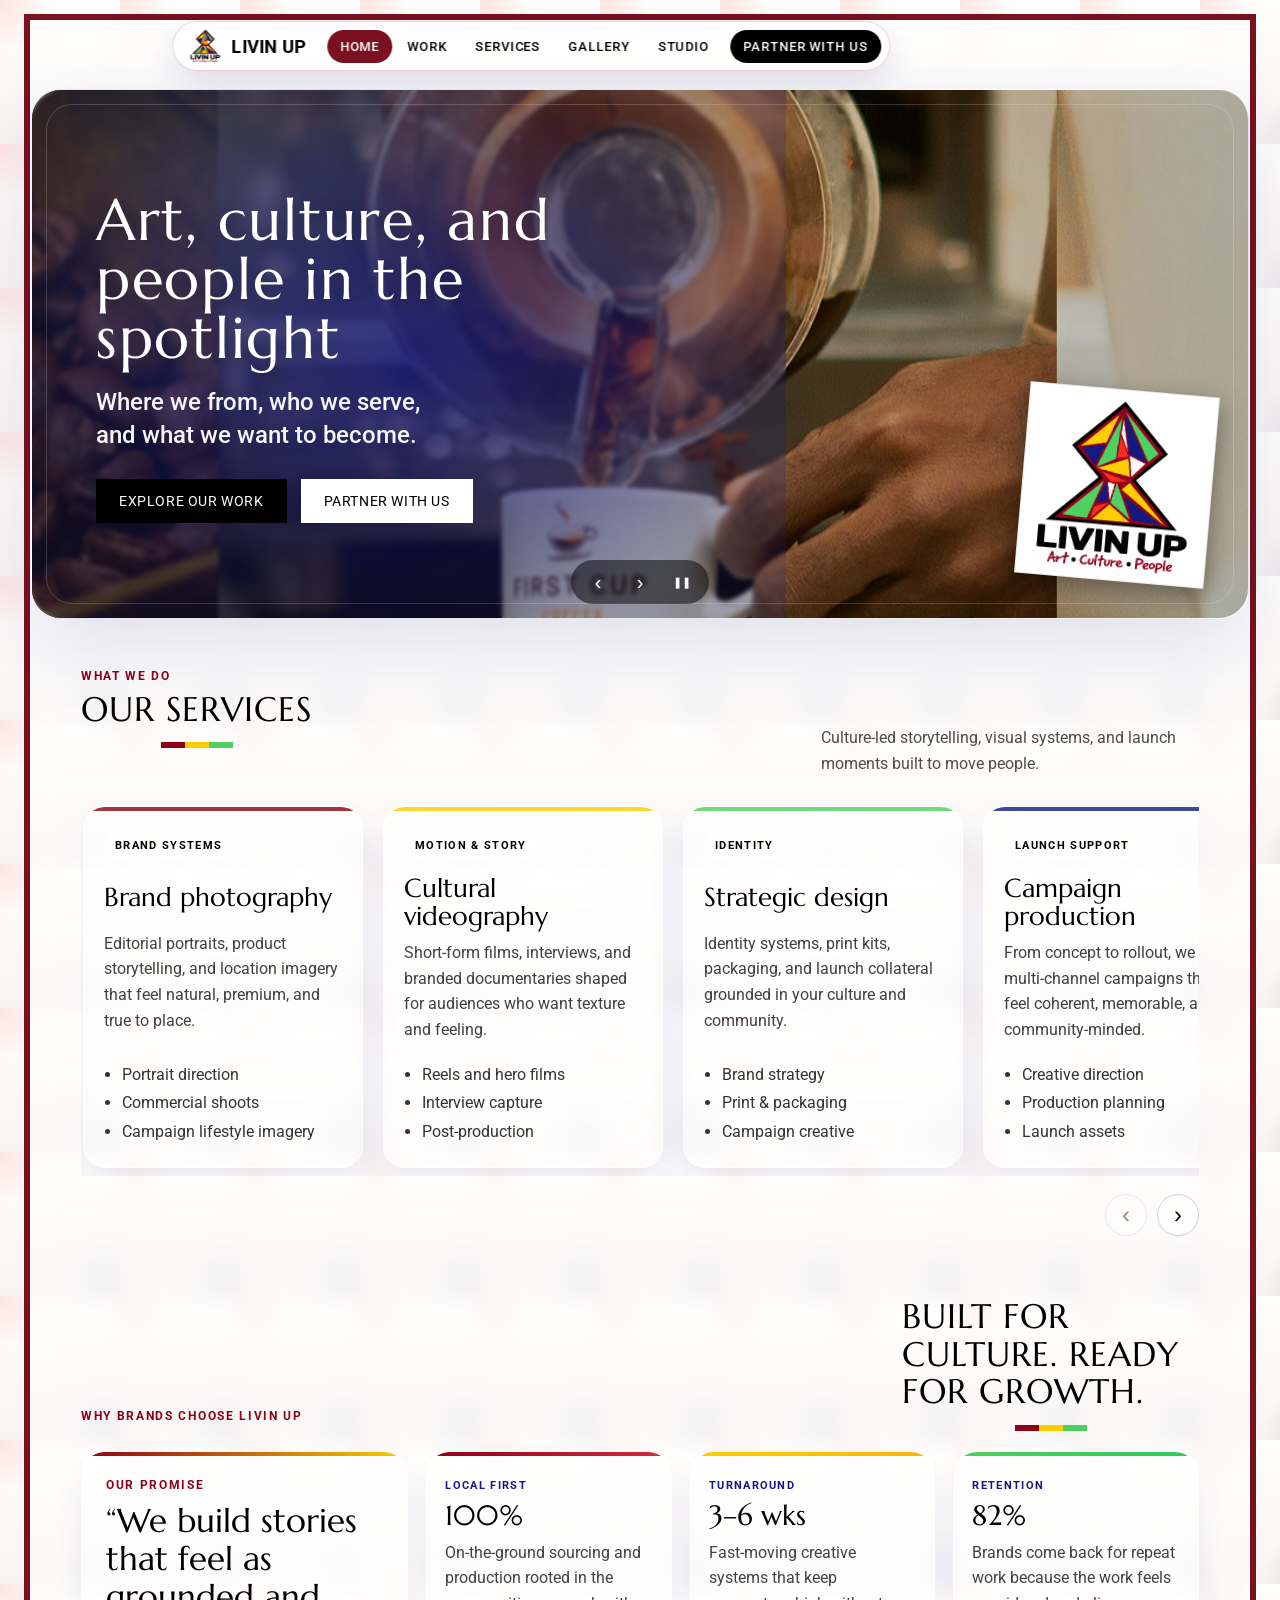
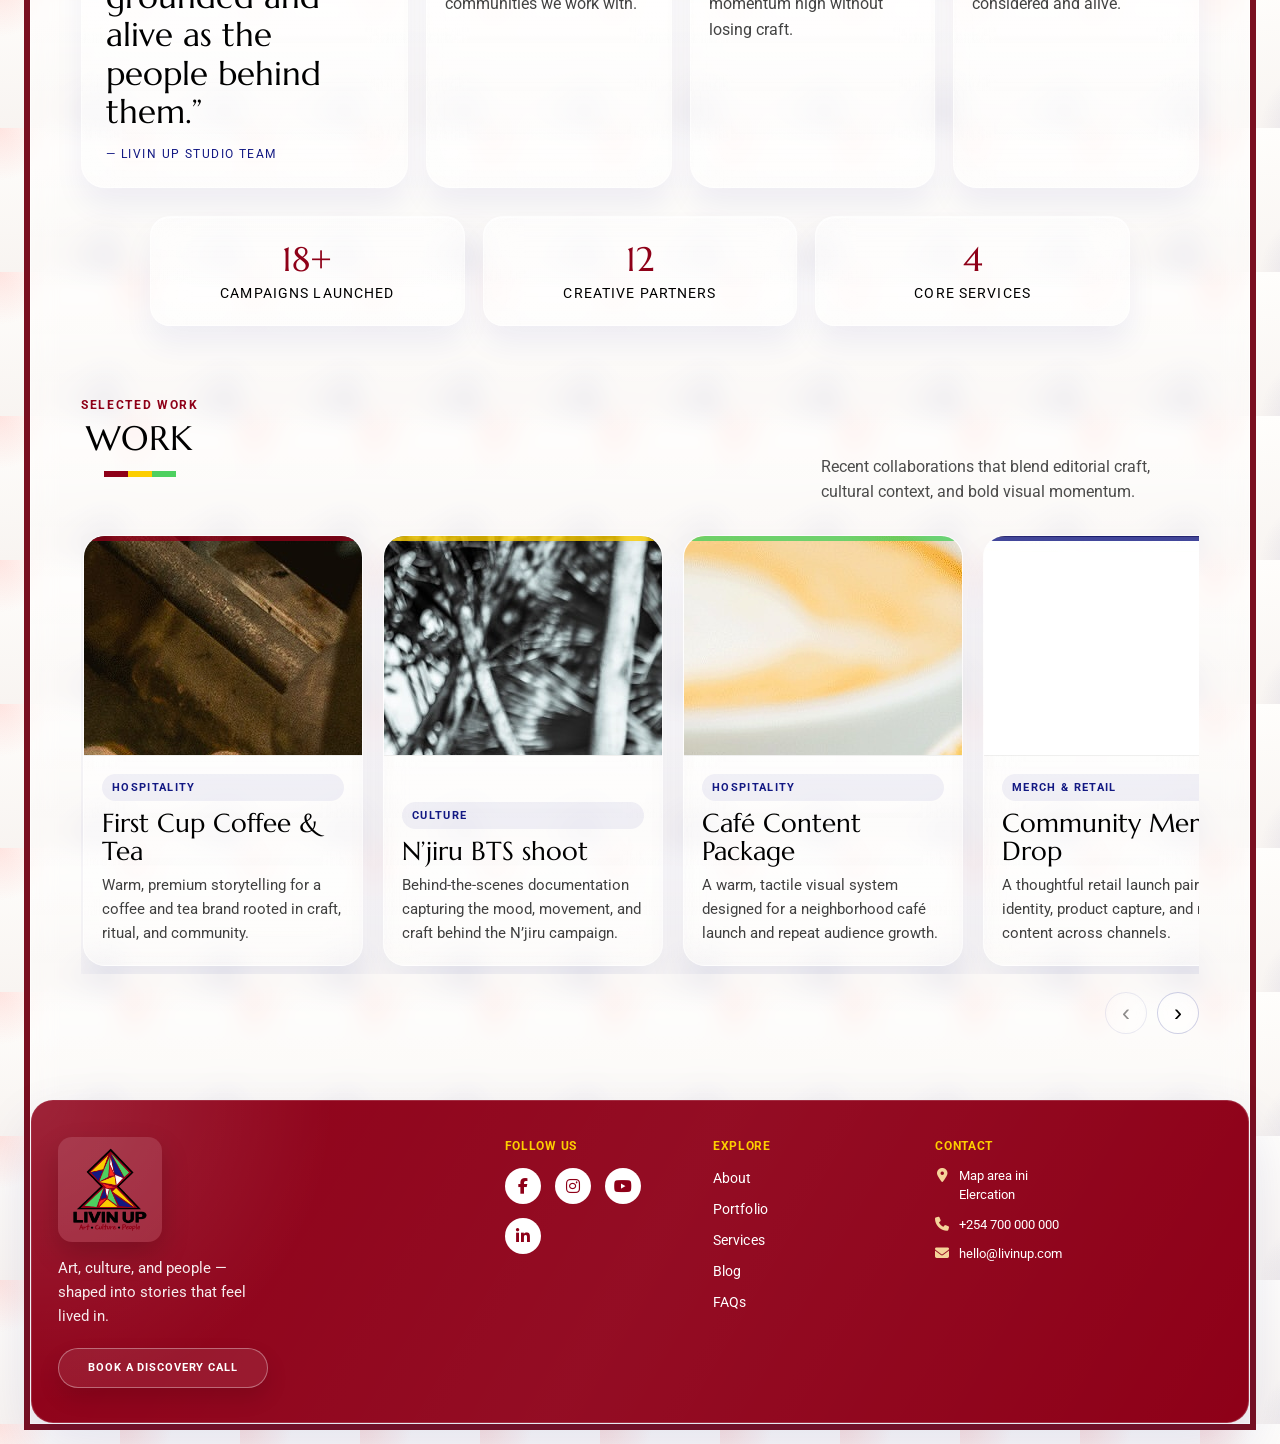
==== commit 07542226: "Improve gallery modal slideshow and full-size image display" ====
--- a/index.html
+++ b/index.html
@@ -87,7 +87,6 @@
         </div>
         <div class="ctl" role="group" aria-label="Hero slideshow">
           <button type="button" data-p aria-label="Previous slide">&#8249;</button>
-          <span class="dots"></span>
           <button type="button" data-n aria-label="Next slide">&#8250;</button>
           <button type="button" class="pz" aria-label="Pause slideshow">&#10074;&#10074;</button>
         </div>
--- a/styles.css
+++ b/styles.css
@@ -160,9 +160,9 @@
 .gal button{border:0;padding:0;background:none;cursor:pointer;text-align:left;font:inherit;color:inherit;animation:pop .35s both;overflow:hidden}
 .gal svg{width:100%;aspect-ratio:1;display:block;transition:transform .35s}.gal button:hover svg{transform:scale(1.06)}
 .gal span{display:block;padding:8px 0;font-size:14px;font-weight:500}
-dialog{border:1px solid rgba(255,255,255,.45);padding:18px 18px 14px;width:min(92vw,620px);background:linear-gradient(180deg, rgba(255,255,255,.28), rgba(255,255,255,.14));backdrop-filter:blur(18px);-webkit-backdrop-filter:blur(18px);color:var(--ink);border-radius:26px;box-shadow:0 28px 60px rgba(20,18,22,.26), inset 0 1px 0 rgba(255,255,255,.72)}
+dialog{border:1px solid rgba(255,255,255,.45);padding:18px 18px 14px;width:min(92vw,760px);background:linear-gradient(180deg, rgba(255,255,255,.28), rgba(255,255,255,.14));backdrop-filter:blur(18px);-webkit-backdrop-filter:blur(18px);color:var(--ink);border-radius:26px;box-shadow:0 28px 60px rgba(20,18,22,.26), inset 0 1px 0 rgba(255,255,255,.72)}
 dialog::backdrop{background:rgba(16,12,18,.42);backdrop-filter:blur(8px);-webkit-backdrop-filter:blur(8px)}dialog[open]{animation:pop .25s}
-dialog svg{width:100%;display:block;margin-bottom:12px;border-radius:18px;overflow:hidden}#lbc{display:grid;gap:10px}#lbc > svg{border:1px solid rgba(255,255,255,.38);box-shadow:0 14px 28px rgba(19,25,131,.15)}#lbc h3{margin:0;font:400 clamp(26px,2vw,32px)/1.1 var(--serif);color:var(--ink)}dialog p{margin:0 0 8px;line-height:1.5;color:rgba(0,0,0,.78)}.lbn{display:flex;align-items:center;justify-content:space-between;gap:12px;flex-wrap:wrap;margin-top:8px}.lbn .btn{padding:10px 16px}.lbn #lbi{font-size:12px;letter-spacing:.12em;text-transform:uppercase;color:rgba(0,0,0,.7);font-weight:700}.lbn .w2{background:rgba(255,255,255,.12);border-color:rgba(19,25,131,.18)}
+dialog svg{width:100%;display:block;border-radius:18px;overflow:hidden}.gallery-lightbox{display:grid;gap:12px}.gallery-stage{position:relative;min-height:360px;border-radius:18px;overflow:hidden;background:linear-gradient(180deg, rgba(19,25,131,.08), rgba(255,255,255,.12));border:1px solid rgba(255,255,255,.38);box-shadow:0 14px 28px rgba(19,25,131,.12);display:grid;place-items:center}.gallery-slide{position:absolute;inset:0;display:grid;place-items:center;opacity:0;visibility:hidden;transition:opacity .25s ease, visibility .25s ease}.gallery-slide.is-active{opacity:1;visibility:visible}.gallery-slide img{max-width:100%;max-height:72vh;width:auto;height:auto;display:block;object-fit:contain;margin:0 auto;border-radius:14px}.gallery-meta-row{display:flex;align-items:center;justify-content:space-between;gap:12px}.gallery-meta-row span{font-size:11px;letter-spacing:.12em;text-transform:uppercase;color:rgba(0,0,0,.72);font-weight:700}.gallery-caption h3{margin:0 0 4px;font:400 clamp(26px,2vw,32px)/1.1 var(--serif);color:var(--ink)}.gallery-caption p{margin:0;line-height:1.5;color:rgba(0,0,0,.78)}#lbc{display:grid;gap:10px}#lbc h3{margin:0;font:400 clamp(26px,2vw,32px)/1.1 var(--serif);color:var(--ink)}dialog p{margin:0 0 8px;line-height:1.5;color:rgba(0,0,0,.78)}.lbn{display:flex;align-items:center;justify-content:space-between;gap:12px;flex-wrap:wrap;margin-top:8px}.lbn .btn{padding:10px 16px}.lbn #lbi{font-size:12px;letter-spacing:.12em;text-transform:uppercase;color:rgba(0,0,0,.7);font-weight:700}.lbn .w2{background:rgba(255,255,255,.12);border-color:rgba(19,25,131,.18)}
 .f{display:grid;gap:14px;max-width:560px;margin:0 auto}.f label{font-weight:500;font-size:14px;display:grid;gap:6px}
 .f input,.f select,.f textarea{width:100%;padding:11px;border:1px solid #999;font:15px var(--sans);background:var(--bg);color:var(--ink)}
 .f .btn{justify-self:start}
@@ -181,11 +181,10 @@
 .slide.on .ph img,.slide.on .ph svg{animation:kb 7s ease-out both}@keyframes kb{from{transform:scale(1.07)}}
 .ph.c{background:linear-gradient(160deg,#efb91f,#ee3524)}.ph.d{background:linear-gradient(180deg,#f0c98a,#a77b4a)}
 .ph.e{background:linear-gradient(160deg,#2b2a74,#7a1020)}.ph.f{background:linear-gradient(160deg,#d8c3a5,#5e4430)}
-.ctl{position:absolute;left:50%;bottom:14px;transform:translateX(-50%);display:flex;gap:6px;align-items:center;z-index:4;background:rgba(0,0,0,.5);padding:4px 10px;border-radius:99px}
-.ctl button{background:none;border:0;color:#fff;cursor:pointer;font-size:20px;line-height:1;min-width:30px;height:30px}
-.ctl .pz{font-size:11px}.dots{display:flex;gap:2px}
-.ctl .dot{width:30px;display:grid;place-items:center;font-size:0}.ctl .dot::after{content:"";width:11px;height:11px;border:2px solid #fff;border-radius:50%}
-.ctl .dot[aria-current=true]::after{background:#fff}
+.ctl{position:absolute;left:50%;bottom:14px;transform:translateX(-50%);display:flex;gap:8px;align-items:center;z-index:4;background:rgba(0,0,0,.5);padding:5px 10px;border-radius:999px}
+.ctl button{background:none;border:0;color:#fff;cursor:pointer;font-size:20px;line-height:1;min-width:34px;height:34px;border-radius:50%;display:grid;place-items:center;transition:background .2s ease, transform .2s ease}
+.ctl button:hover,.ctl button:focus-visible{background:rgba(255,255,255,.12);transform:translateY(-1px)}
+.ctl .pz{font-size:11px}
 .ctl button:focus-visible{outline-color:#fff}
 :root{--mar:#7a1020}
 @media (prefers-color-scheme:dark){:root:not([data-theme="light"]){--mar:#ff9a8a}}
